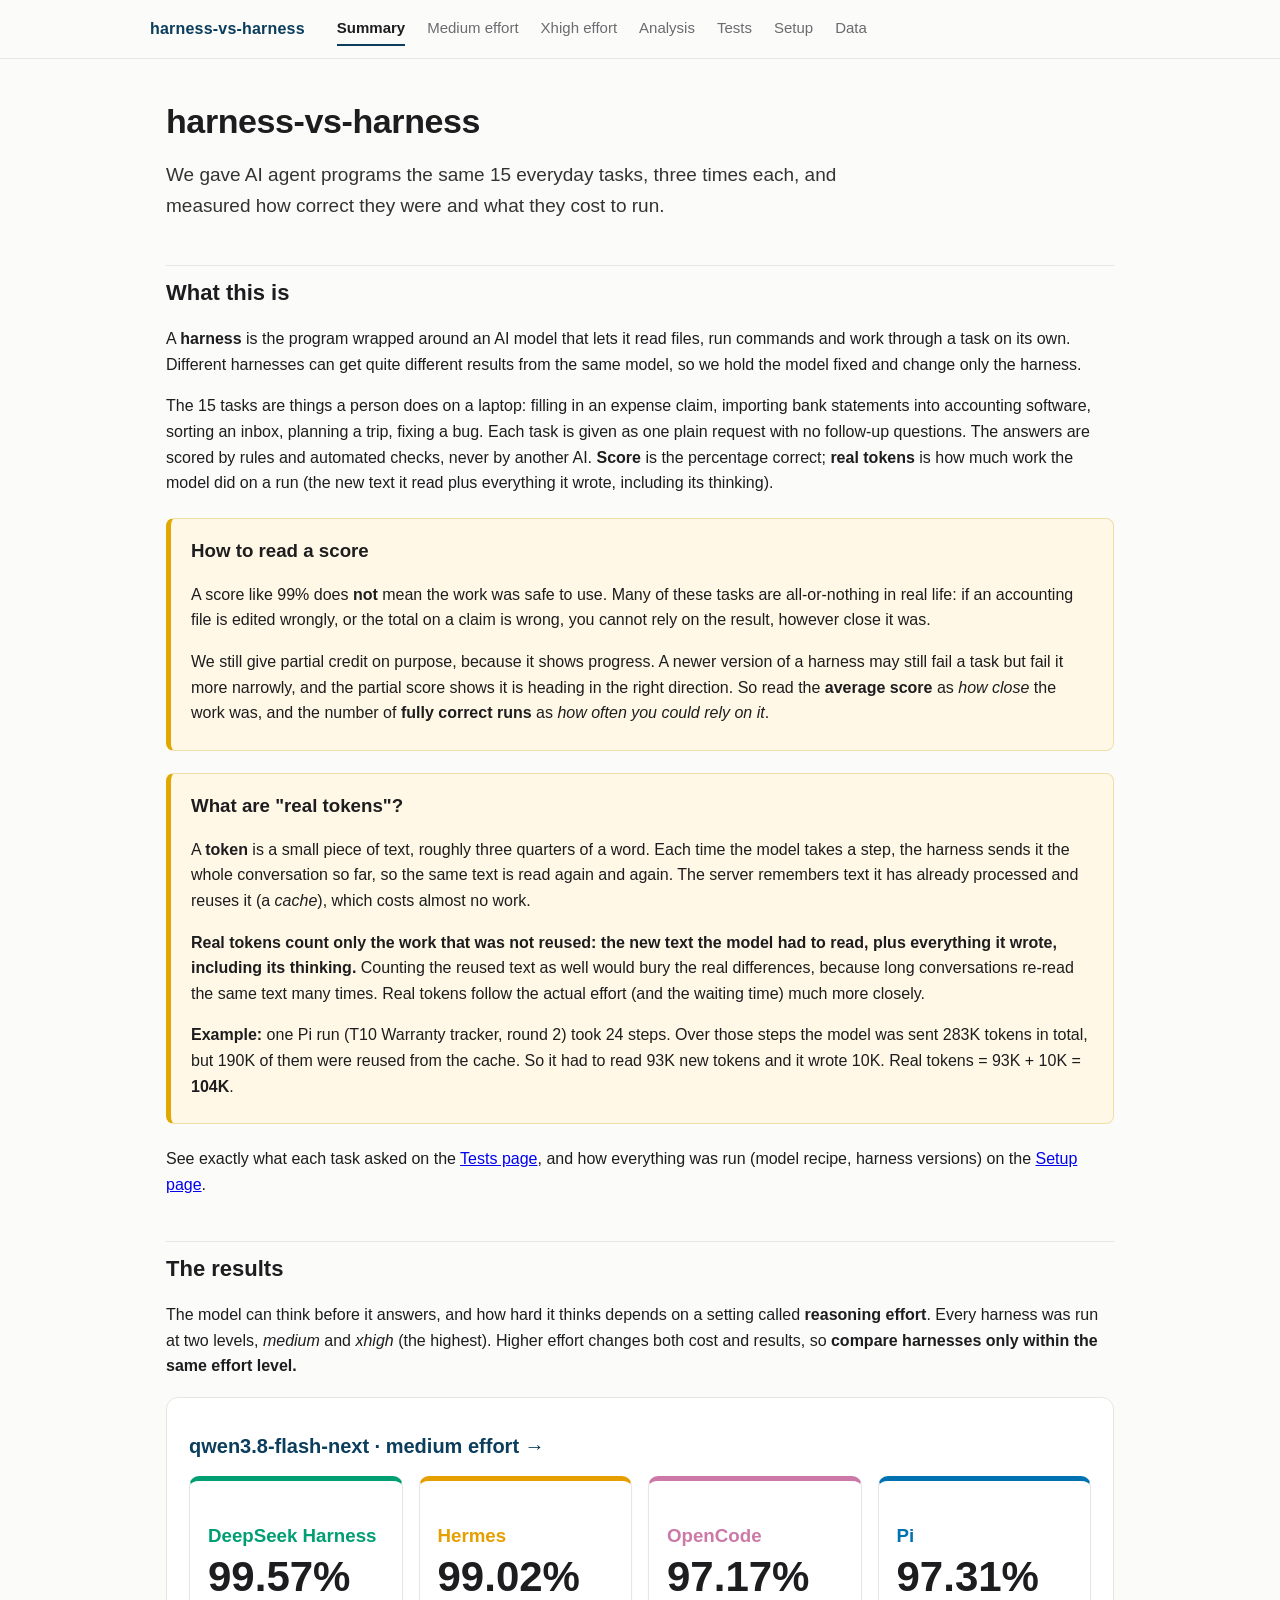
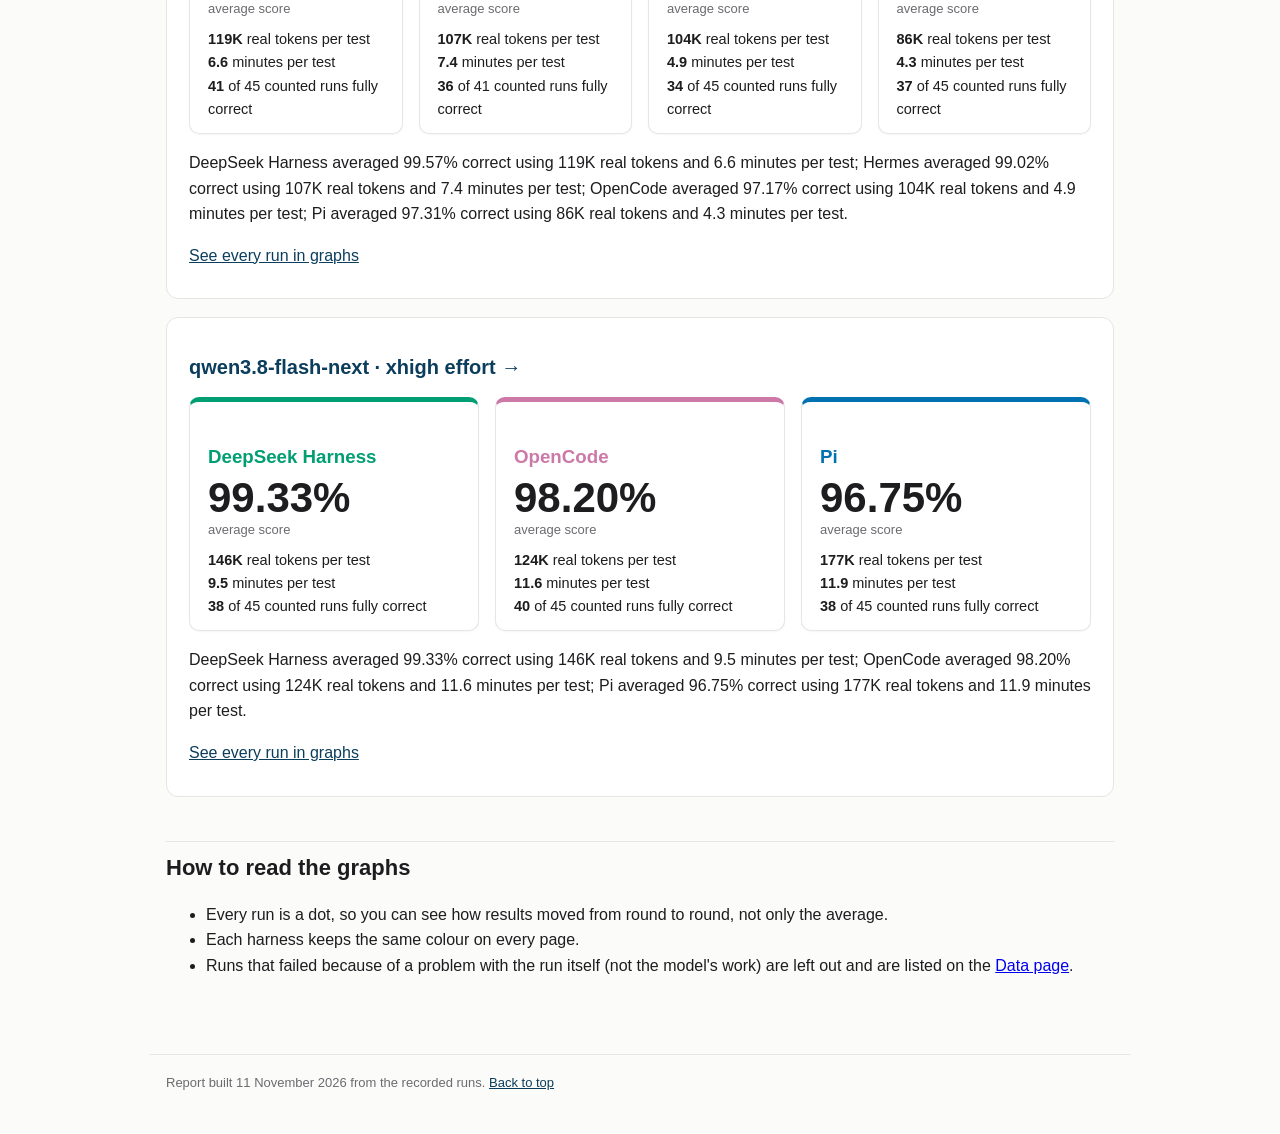
==== index.html @ bde9bb03 "Cost graph: one thin line per harness per test; scores shown to two truncated decimals" ====
<!doctype html><html lang="en"><head><meta charset="utf-8"><meta name="viewport" content="width=device-width,initial-scale=1"><title>harness-vs-harness</title><link rel="stylesheet" href="assets/style.css"></head><body><nav><span class="brand">harness-vs-harness</span><a href="index.html" class=on>Summary</a><a href="qwen3-8-flash-next-medium.html">Medium effort</a><a href="qwen3-8-flash-next-xhigh.html">Xhigh effort</a><a href="analysis.html">Analysis</a><a href="tests.html">Tests</a><a href="setup.html">Setup</a><a href="data.html">Data</a></nav><main>
<h1 id="top">harness-vs-harness</h1>
<p class="lead">We gave AI agent programs the same 15 everyday tasks, three times each, and measured how correct they were and what they cost to run.</p>
<h2>What this is</h2>
<p>A <b>harness</b> is the program wrapped around an AI model that lets it read files, run commands and work through a task on its own.
Different harnesses can get quite different results from the same model, so we hold the model fixed and change only the harness.</p>
<p>The 15 tasks are things a person does on a laptop: filling in an expense claim, importing bank statements into accounting software,
sorting an inbox, planning a trip, fixing a bug. Each task is given as one plain request with no follow-up questions. The answers are scored by rules
and automated checks, never by another AI. <b>Score</b> is the percentage correct; <b>real tokens</b> is how much work the model did on a run
(the new text it read plus everything it wrote, including its thinking).</p>
<div class="note"><h3>How to read a score</h3>
<p>A score like 99% does <b>not</b> mean the work was safe to use. Many of these tasks are all-or-nothing in real life: if an accounting file is edited
wrongly, or the total on a claim is wrong, you cannot rely on the result, however close it was.</p>
<p>We still give partial credit on purpose, because it shows progress. A newer version of a harness may still fail a task but fail it more narrowly,
and the partial score shows it is heading in the right direction. So read the <b>average score</b> as <i>how close</i> the work was, and the number of
<b>fully correct runs</b> as <i>how often you could rely on it</i>.</p></div>
<div class="note"><h3>What are "real tokens"?</h3>
<p>A <b>token</b> is a small piece of text, roughly three quarters of a word. Each time the model takes a step, the harness sends it the whole
conversation so far, so the same text is read again and again. The server remembers text it has already processed and reuses it (a <i>cache</i>),
which costs almost no work.</p>
<p><b>Real tokens count only the work that was not reused: the new text the model had to read, plus everything it wrote, including its thinking.</b>
Counting the reused text as well would bury the real differences, because long conversations re-read the same text many times. Real tokens follow the
actual effort (and the waiting time) much more closely.</p>
<p><b>Example:</b> one Pi run (T10 Warranty tracker, round 2) took 24 steps. Over those steps the model was sent
283K tokens in total, but 190K of them were reused from the cache. So it had to read 93K new
tokens and it wrote 10K. Real tokens = 93K + 10K = <b>104K</b>.</p></div>

<p>See exactly what each task asked on the <a href="tests.html">Tests page</a>, and how everything was run (model recipe, harness versions) on the <a href="setup.html">Setup page</a>.</p>
<h2>The results</h2>
<p>The model can think before it answers, and how hard it thinks depends on a setting called <b>reasoning effort</b>. Every harness was run at two levels, <i>medium</i> and <i>xhigh</i> (the highest). Higher effort changes both cost and results, so <b>compare harnesses only within the same effort level.</b></p>
<div class="panel"><h3><a href="qwen3-8-flash-next-medium.html">qwen3.8-flash-next · medium effort &rarr;</a></h3><div class="cards"><div class="card" style="border-top:5px solid #009E73"><h3 style="color:#009E73">DeepSeek Harness</h3><div class="big">99.57%</div><div class="lab">average score</div><div class="row"><b>119K</b> real tokens per test</div><div class="row"><b>6.6</b> minutes per test</div><div class="row"><b>41</b> of 45 counted runs fully correct</div></div><div class="card" style="border-top:5px solid #E69F00"><h3 style="color:#E69F00">Hermes</h3><div class="big">99.02%</div><div class="lab">average score</div><div class="row"><b>107K</b> real tokens per test</div><div class="row"><b>7.4</b> minutes per test</div><div class="row"><b>36</b> of 41 counted runs fully correct</div></div><div class="card" style="border-top:5px solid #CC79A7"><h3 style="color:#CC79A7">OpenCode</h3><div class="big">97.17%</div><div class="lab">average score</div><div class="row"><b>104K</b> real tokens per test</div><div class="row"><b>4.9</b> minutes per test</div><div class="row"><b>34</b> of 45 counted runs fully correct</div></div><div class="card" style="border-top:5px solid #0072B2"><h3 style="color:#0072B2">Pi</h3><div class="big">97.31%</div><div class="lab">average score</div><div class="row"><b>86K</b> real tokens per test</div><div class="row"><b>4.3</b> minutes per test</div><div class="row"><b>37</b> of 45 counted runs fully correct</div></div></div><p>DeepSeek Harness averaged 99.57% correct using 119K real tokens and 6.6 minutes per test; Hermes averaged 99.02% correct using 107K real tokens and 7.4 minutes per test; OpenCode averaged 97.17% correct using 104K real tokens and 4.9 minutes per test; Pi averaged 97.31% correct using 86K real tokens and 4.3 minutes per test.</p><p><a href="qwen3-8-flash-next-medium.html">See every run in graphs</a></p></div><div class="panel"><h3><a href="qwen3-8-flash-next-xhigh.html">qwen3.8-flash-next · xhigh effort &rarr;</a></h3><div class="cards"><div class="card" style="border-top:5px solid #009E73"><h3 style="color:#009E73">DeepSeek Harness</h3><div class="big">99.33%</div><div class="lab">average score</div><div class="row"><b>146K</b> real tokens per test</div><div class="row"><b>9.5</b> minutes per test</div><div class="row"><b>38</b> of 45 counted runs fully correct</div></div><div class="card" style="border-top:5px solid #CC79A7"><h3 style="color:#CC79A7">OpenCode</h3><div class="big">98.20%</div><div class="lab">average score</div><div class="row"><b>124K</b> real tokens per test</div><div class="row"><b>11.6</b> minutes per test</div><div class="row"><b>40</b> of 45 counted runs fully correct</div></div><div class="card" style="border-top:5px solid #0072B2"><h3 style="color:#0072B2">Pi</h3><div class="big">96.75%</div><div class="lab">average score</div><div class="row"><b>177K</b> real tokens per test</div><div class="row"><b>11.9</b> minutes per test</div><div class="row"><b>38</b> of 45 counted runs fully correct</div></div></div><p>DeepSeek Harness averaged 99.33% correct using 146K real tokens and 9.5 minutes per test; OpenCode averaged 98.20% correct using 124K real tokens and 11.6 minutes per test; Pi averaged 96.75% correct using 177K real tokens and 11.9 minutes per test.</p><p><a href="qwen3-8-flash-next-xhigh.html">See every run in graphs</a></p></div>
<h2>How to read the graphs</h2>
<ul><li>Every run is a dot, so you can see how results moved from round to round, not only the average.</li>
<li>Each harness keeps the same colour on every page.</li>
<li>Runs that failed because of a problem with the run itself (not the model's work) are left out and are listed on the <a href="data.html">Data page</a>.</li></ul>
</main><footer>Report built 11 November 2026 from the recorded runs. <a href="#top">Back to top</a></footer></body></html>
---- assets/style.css ----
:root { --ink:#1d1d1f; --muted:#6b6b70; --line:#e6e6e3; --bg:#fbfbfa; --accent:#0b3d5c; }
* { box-sizing: border-box; }
html { scroll-behavior: smooth; scroll-padding-top: 64px; }
body { margin:0; background:var(--bg); color:var(--ink); font:16px/1.6 -apple-system,BlinkMacSystemFont,"Segoe UI",Roboto,Helvetica,Arial,sans-serif; }
nav { position:sticky; top:0; z-index:10; display:flex; flex-wrap:wrap; gap:6px 22px; align-items:center; padding:12px max(16px,calc((100% - 980px)/2));
      background:rgba(251,251,250,.94); backdrop-filter:blur(6px); border-bottom:1px solid var(--line); }
nav .brand { font-weight:700; letter-spacing:.2px; color:var(--accent); margin-right:10px; }
nav a { color:var(--muted); text-decoration:none; padding:4px 0; border-bottom:2px solid transparent; font-size:15px; }
nav a:hover { color:var(--ink); }
nav a.on { color:var(--ink); border-bottom-color:var(--accent); font-weight:600; }
main { max-width:980px; margin:0 auto; padding:28px 16px 60px; }
h1 { font-size:34px; line-height:1.2; margin:.4em 0 .3em; letter-spacing:-.4px; }
h2 { font-size:22px; margin:2em 0 .3em; padding-top:.4em; border-top:1px solid var(--line); }
h3 { margin:.2em 0; }
.lead { font-size:19px; color:#333; max-width:760px; }
.toc { font-size:14px; color:var(--muted); }
.toc a, .how a, footer a, .panel a { color:var(--accent); }
.how { color:var(--muted); font-size:15px; max-width:800px; margin:.2em 0 .9em; }
img { max-width:100%; height:auto; display:block; margin:6px 0 4px; }
.keys { font-size:12.5px; color:var(--muted); line-height:1.7; }
.cards { display:flex; flex-wrap:wrap; gap:16px; margin:14px 0 6px; }
.card { flex:1 1 210px; background:#fff; border:1px solid var(--line); border-radius:10px; padding:14px 18px 12px; box-shadow:0 1px 2px rgba(0,0,0,.04); }
.card .big { font-size:42px; font-weight:700; line-height:1.05; margin-top:4px; }
.card .lab { color:var(--muted); font-size:13px; margin-bottom:8px; }
.card .row { font-size:14.5px; }
.panel { background:#fff; border:1px solid var(--line); border-radius:12px; padding:6px 22px 14px; margin:18px 0; }
.panel h3 a { text-decoration:none; font-size:20px; }
footer { max-width:980px; margin:0 auto; padding:18px 16px 40px; color:var(--muted); font-size:13px; border-top:1px solid var(--line); }
#plot3d { width:100%; }
@media (max-width:600px) { h1 { font-size:27px; } .lead { font-size:17px; } }

details { margin:.5em 0 1em; } summary { cursor:pointer; color:var(--accent); font-weight:600; }
pre.prompt { white-space:pre-wrap; background:#fff; border:1px solid var(--line); border-radius:8px; padding:14px 16px; font:14px/1.55 ui-monospace,Menlo,Consolas,monospace; }
.scroll { overflow-x:auto; } table { border-collapse:collapse; width:100%; background:#fff; font-size:14.5px; margin:.6em 0; }
th, td { border-bottom:1px solid var(--line); padding:7px 10px; text-align:left; } th { background:#f3f3f1; font-weight:600; }
table.data tr:nth-child(even) td { background:#fafaf8; } main code { background:#f0f0ee; padding:1px 5px; border-radius:4px; font-size:.92em; }
main h3 { margin-top:1.4em; }
main pre { overflow-x:auto; background:#fff; border:1px solid var(--line); border-radius:8px; padding:12px 14px; font-size:13.5px; line-height:1.5; }
main pre code { background:none; padding:0; font-size:inherit; }
table thead tr:has(th:empty) { display:none; }

.note { background:#fff8e6; border:1px solid #f0dfa8; border-left:5px solid #e0a800; border-radius:8px; padding:4px 20px 8px; margin:22px 0; }
.note h3 { margin:.7em 0 .2em; }

.muted { color:var(--muted); font-weight:400; font-size:.85em; }
.figcard { background:#fff; border:2px solid #b8b8b2; border-radius:10px; padding:4px 20px 12px; margin:26px 0; box-shadow:0 1px 3px rgba(0,0,0,.05); }
.figcard h3 { margin:.6em 0 .1em; }
.figcard img { margin:4px 0 0; }
.sc { text-align:center; font-weight:700; min-width:64px; }
h4 { margin:1.6em 0 .2em; font-size:17px; }
h3.sub { border-top:1px solid var(--line); padding-top:.6em; margin-top:1.8em; }
table.glance td, table.glance th { padding:5px 9px; }
.legend { display:flex; flex-wrap:wrap; gap:6px 16px; margin:8px 0 12px; font-size:13.5px; }
.lg { display:inline-flex; align-items:center; gap:5px; }
.tc { display:inline-block; width:14px; height:14px; margin:2px; border-radius:3px; box-sizing:border-box; vertical-align:middle; }
.tc.err { box-shadow:0 0 0 2px #d00; margin:3px; }
details { background:#fff; border:1px solid var(--line); border-radius:8px; padding:6px 14px; margin:8px 0; }
details > summary { cursor:pointer; padding:4px 0; }
.strip { display:flex; gap:12px; align-items:flex-start; margin:6px 0; }
.strip .lab { width:74px; flex:none; font-size:13px; color:var(--muted); line-height:1.25; }
.strip .sc2 { font-weight:700; color:var(--ink); }
.strip .sq { flex:1; }
.strip .cn { font-size:12.5px; color:var(--muted); margin-top:1px; }
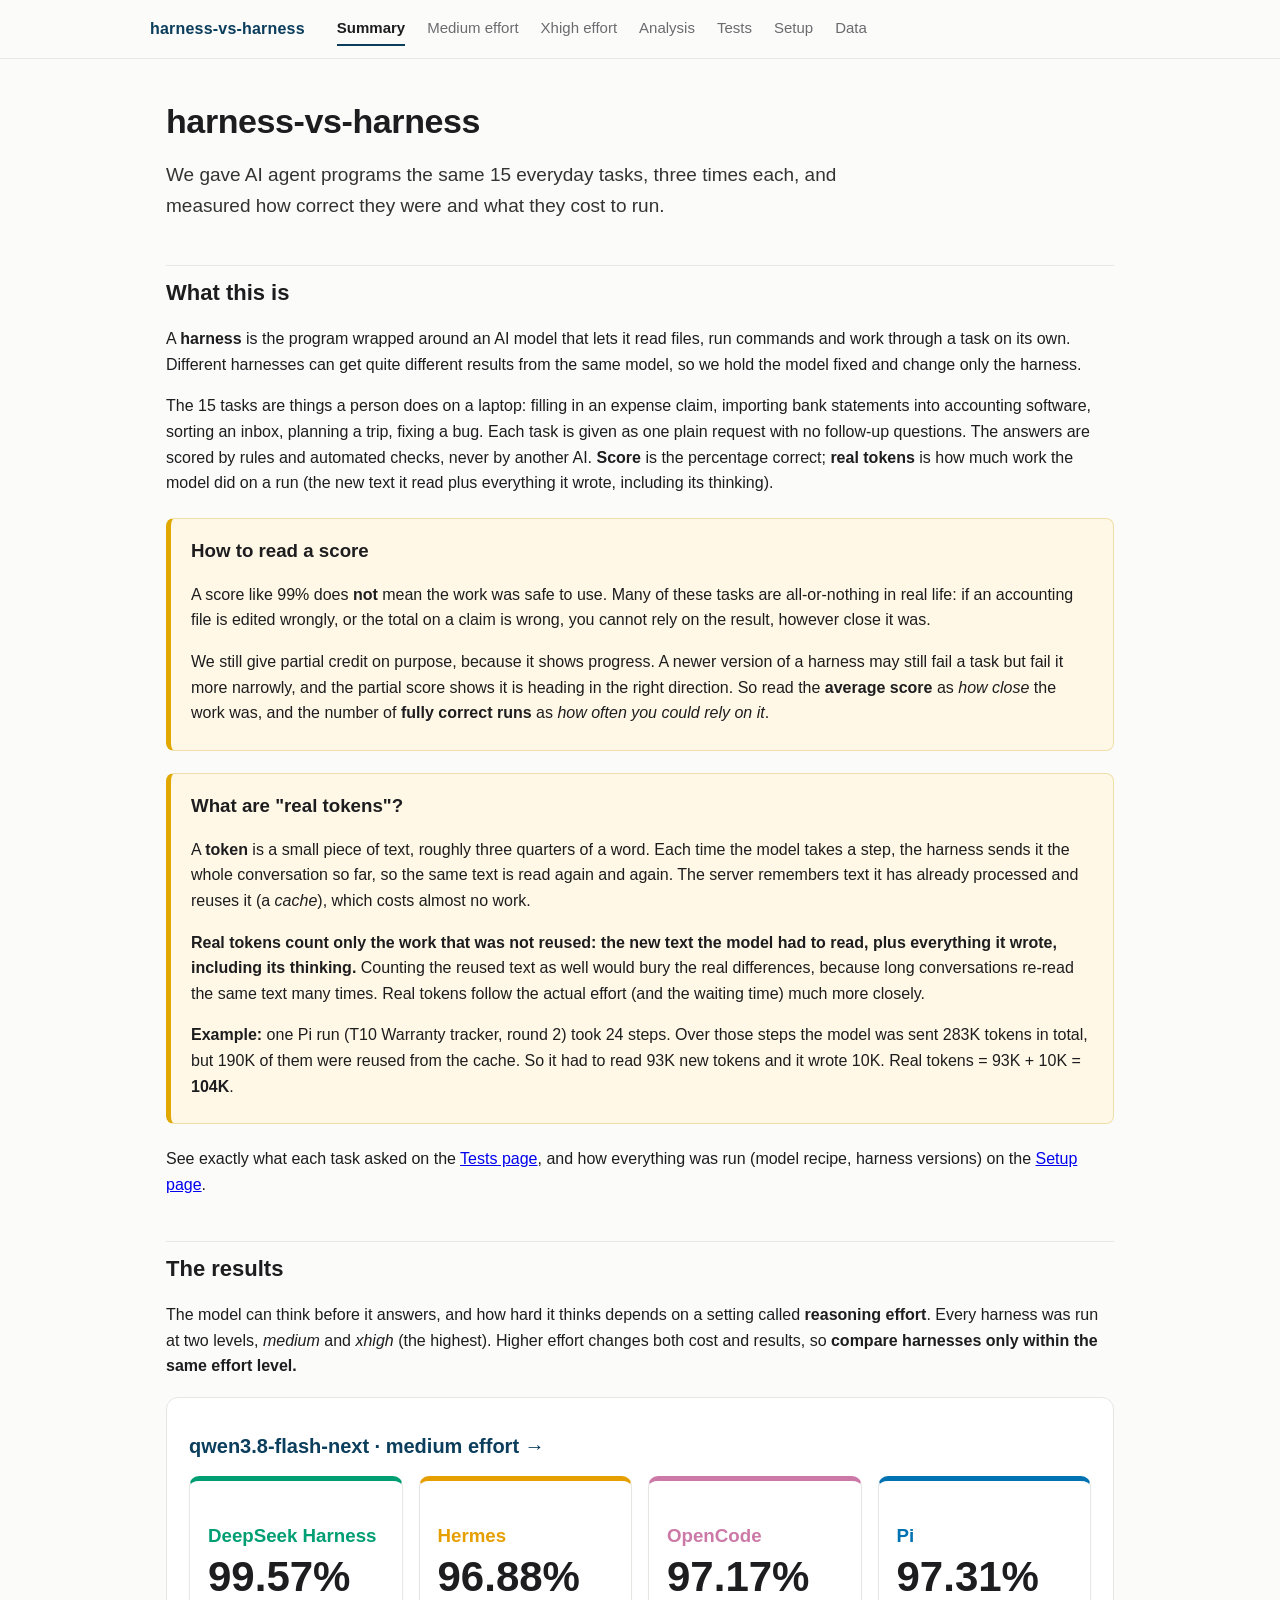
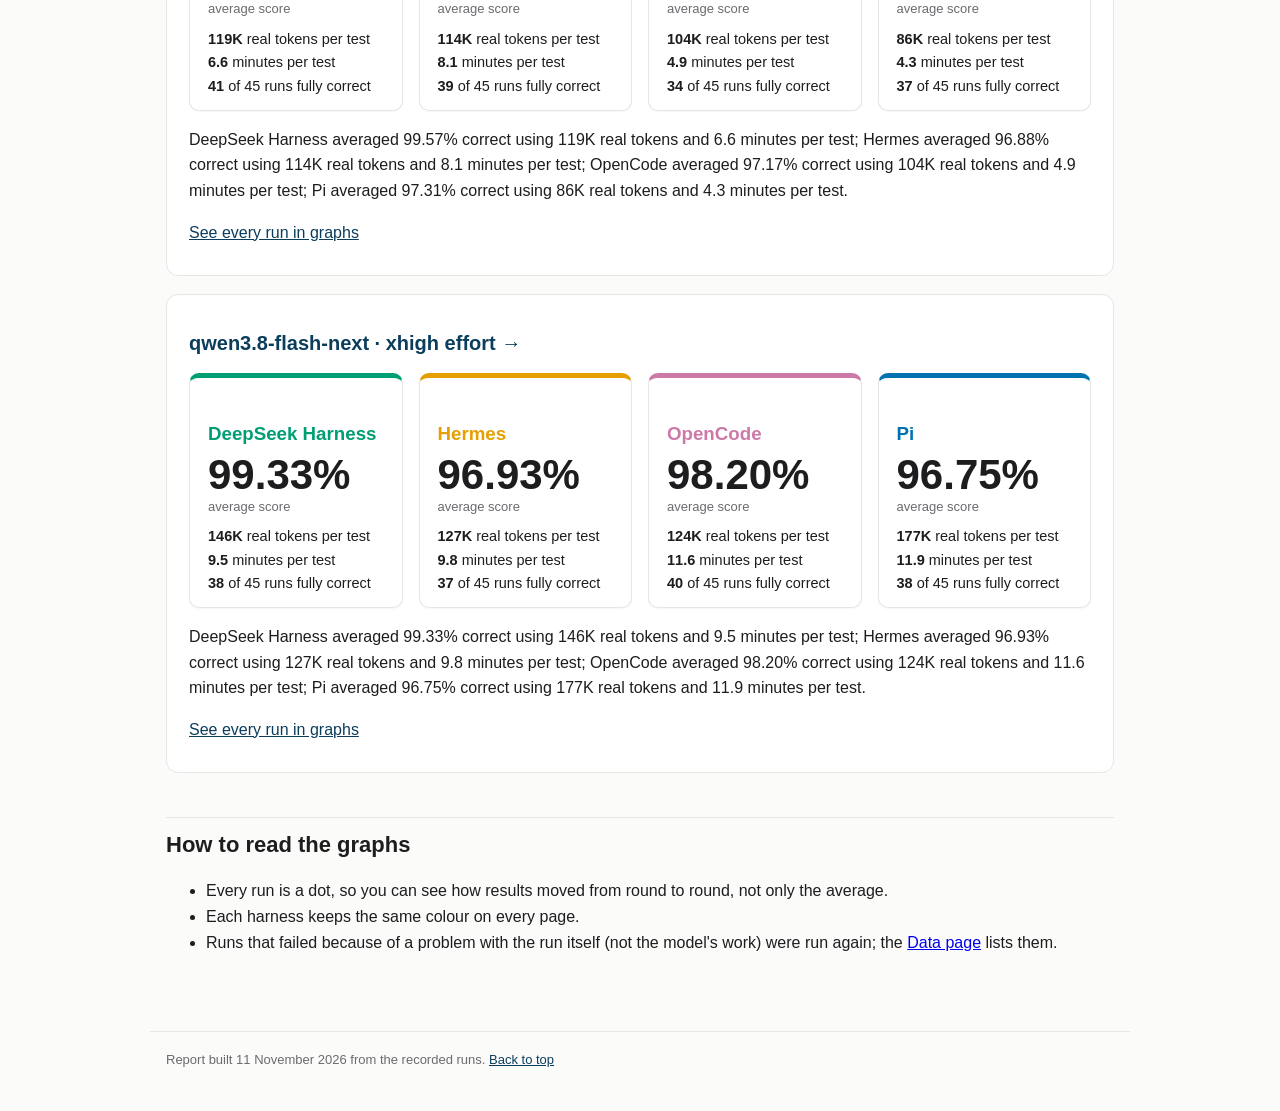
==== commit e270e9c1: "Add the full second pass (all harnesses at both efforts), no left-out runs, updated Data and Setup t" ====
--- a/index.html
+++ b/index.html
@@ -28,9 +28,9 @@
 <p>See exactly what each task asked on the <a href="tests.html">Tests page</a>, and how everything was run (model recipe, harness versions) on the <a href="setup.html">Setup page</a>.</p>
 <h2>The results</h2>
 <p>The model can think before it answers, and how hard it thinks depends on a setting called <b>reasoning effort</b>. Every harness was run at two levels, <i>medium</i> and <i>xhigh</i> (the highest). Higher effort changes both cost and results, so <b>compare harnesses only within the same effort level.</b></p>
-<div class="panel"><h3><a href="qwen3-8-flash-next-medium.html">qwen3.8-flash-next · medium effort &rarr;</a></h3><div class="cards"><div class="card" style="border-top:5px solid #009E73"><h3 style="color:#009E73">DeepSeek Harness</h3><div class="big">99.57%</div><div class="lab">average score</div><div class="row"><b>119K</b> real tokens per test</div><div class="row"><b>6.6</b> minutes per test</div><div class="row"><b>41</b> of 45 counted runs fully correct</div></div><div class="card" style="border-top:5px solid #E69F00"><h3 style="color:#E69F00">Hermes</h3><div class="big">99.02%</div><div class="lab">average score</div><div class="row"><b>107K</b> real tokens per test</div><div class="row"><b>7.4</b> minutes per test</div><div class="row"><b>36</b> of 41 counted runs fully correct</div></div><div class="card" style="border-top:5px solid #CC79A7"><h3 style="color:#CC79A7">OpenCode</h3><div class="big">97.17%</div><div class="lab">average score</div><div class="row"><b>104K</b> real tokens per test</div><div class="row"><b>4.9</b> minutes per test</div><div class="row"><b>34</b> of 45 counted runs fully correct</div></div><div class="card" style="border-top:5px solid #0072B2"><h3 style="color:#0072B2">Pi</h3><div class="big">97.31%</div><div class="lab">average score</div><div class="row"><b>86K</b> real tokens per test</div><div class="row"><b>4.3</b> minutes per test</div><div class="row"><b>37</b> of 45 counted runs fully correct</div></div></div><p>DeepSeek Harness averaged 99.57% correct using 119K real tokens and 6.6 minutes per test; Hermes averaged 99.02% correct using 107K real tokens and 7.4 minutes per test; OpenCode averaged 97.17% correct using 104K real tokens and 4.9 minutes per test; Pi averaged 97.31% correct using 86K real tokens and 4.3 minutes per test.</p><p><a href="qwen3-8-flash-next-medium.html">See every run in graphs</a></p></div><div class="panel"><h3><a href="qwen3-8-flash-next-xhigh.html">qwen3.8-flash-next · xhigh effort &rarr;</a></h3><div class="cards"><div class="card" style="border-top:5px solid #009E73"><h3 style="color:#009E73">DeepSeek Harness</h3><div class="big">99.33%</div><div class="lab">average score</div><div class="row"><b>146K</b> real tokens per test</div><div class="row"><b>9.5</b> minutes per test</div><div class="row"><b>38</b> of 45 counted runs fully correct</div></div><div class="card" style="border-top:5px solid #CC79A7"><h3 style="color:#CC79A7">OpenCode</h3><div class="big">98.20%</div><div class="lab">average score</div><div class="row"><b>124K</b> real tokens per test</div><div class="row"><b>11.6</b> minutes per test</div><div class="row"><b>40</b> of 45 counted runs fully correct</div></div><div class="card" style="border-top:5px solid #0072B2"><h3 style="color:#0072B2">Pi</h3><div class="big">96.75%</div><div class="lab">average score</div><div class="row"><b>177K</b> real tokens per test</div><div class="row"><b>11.9</b> minutes per test</div><div class="row"><b>38</b> of 45 counted runs fully correct</div></div></div><p>DeepSeek Harness averaged 99.33% correct using 146K real tokens and 9.5 minutes per test; OpenCode averaged 98.20% correct using 124K real tokens and 11.6 minutes per test; Pi averaged 96.75% correct using 177K real tokens and 11.9 minutes per test.</p><p><a href="qwen3-8-flash-next-xhigh.html">See every run in graphs</a></p></div>
+<div class="panel"><h3><a href="qwen3-8-flash-next-medium.html">qwen3.8-flash-next · medium effort &rarr;</a></h3><div class="cards"><div class="card" style="border-top:5px solid #009E73"><h3 style="color:#009E73">DeepSeek Harness</h3><div class="big">99.57%</div><div class="lab">average score</div><div class="row"><b>119K</b> real tokens per test</div><div class="row"><b>6.6</b> minutes per test</div><div class="row"><b>41</b> of 45 runs fully correct</div></div><div class="card" style="border-top:5px solid #E69F00"><h3 style="color:#E69F00">Hermes</h3><div class="big">96.88%</div><div class="lab">average score</div><div class="row"><b>114K</b> real tokens per test</div><div class="row"><b>8.1</b> minutes per test</div><div class="row"><b>39</b> of 45 runs fully correct</div></div><div class="card" style="border-top:5px solid #CC79A7"><h3 style="color:#CC79A7">OpenCode</h3><div class="big">97.17%</div><div class="lab">average score</div><div class="row"><b>104K</b> real tokens per test</div><div class="row"><b>4.9</b> minutes per test</div><div class="row"><b>34</b> of 45 runs fully correct</div></div><div class="card" style="border-top:5px solid #0072B2"><h3 style="color:#0072B2">Pi</h3><div class="big">97.31%</div><div class="lab">average score</div><div class="row"><b>86K</b> real tokens per test</div><div class="row"><b>4.3</b> minutes per test</div><div class="row"><b>37</b> of 45 runs fully correct</div></div></div><p>DeepSeek Harness averaged 99.57% correct using 119K real tokens and 6.6 minutes per test; Hermes averaged 96.88% correct using 114K real tokens and 8.1 minutes per test; OpenCode averaged 97.17% correct using 104K real tokens and 4.9 minutes per test; Pi averaged 97.31% correct using 86K real tokens and 4.3 minutes per test.</p><p><a href="qwen3-8-flash-next-medium.html">See every run in graphs</a></p></div><div class="panel"><h3><a href="qwen3-8-flash-next-xhigh.html">qwen3.8-flash-next · xhigh effort &rarr;</a></h3><div class="cards"><div class="card" style="border-top:5px solid #009E73"><h3 style="color:#009E73">DeepSeek Harness</h3><div class="big">99.33%</div><div class="lab">average score</div><div class="row"><b>146K</b> real tokens per test</div><div class="row"><b>9.5</b> minutes per test</div><div class="row"><b>38</b> of 45 runs fully correct</div></div><div class="card" style="border-top:5px solid #E69F00"><h3 style="color:#E69F00">Hermes</h3><div class="big">96.93%</div><div class="lab">average score</div><div class="row"><b>127K</b> real tokens per test</div><div class="row"><b>9.8</b> minutes per test</div><div class="row"><b>37</b> of 45 runs fully correct</div></div><div class="card" style="border-top:5px solid #CC79A7"><h3 style="color:#CC79A7">OpenCode</h3><div class="big">98.20%</div><div class="lab">average score</div><div class="row"><b>124K</b> real tokens per test</div><div class="row"><b>11.6</b> minutes per test</div><div class="row"><b>40</b> of 45 runs fully correct</div></div><div class="card" style="border-top:5px solid #0072B2"><h3 style="color:#0072B2">Pi</h3><div class="big">96.75%</div><div class="lab">average score</div><div class="row"><b>177K</b> real tokens per test</div><div class="row"><b>11.9</b> minutes per test</div><div class="row"><b>38</b> of 45 runs fully correct</div></div></div><p>DeepSeek Harness averaged 99.33% correct using 146K real tokens and 9.5 minutes per test; Hermes averaged 96.93% correct using 127K real tokens and 9.8 minutes per test; OpenCode averaged 98.20% correct using 124K real tokens and 11.6 minutes per test; Pi averaged 96.75% correct using 177K real tokens and 11.9 minutes per test.</p><p><a href="qwen3-8-flash-next-xhigh.html">See every run in graphs</a></p></div>
 <h2>How to read the graphs</h2>
 <ul><li>Every run is a dot, so you can see how results moved from round to round, not only the average.</li>
 <li>Each harness keeps the same colour on every page.</li>
-<li>Runs that failed because of a problem with the run itself (not the model's work) are left out and are listed on the <a href="data.html">Data page</a>.</li></ul>
+<li>Runs that failed because of a problem with the run itself (not the model's work) were run again; the <a href="data.html">Data page</a> lists them.</li></ul>
 </main><footer>Report built 11 November 2026 from the recorded runs. <a href="#top">Back to top</a></footer></body></html>
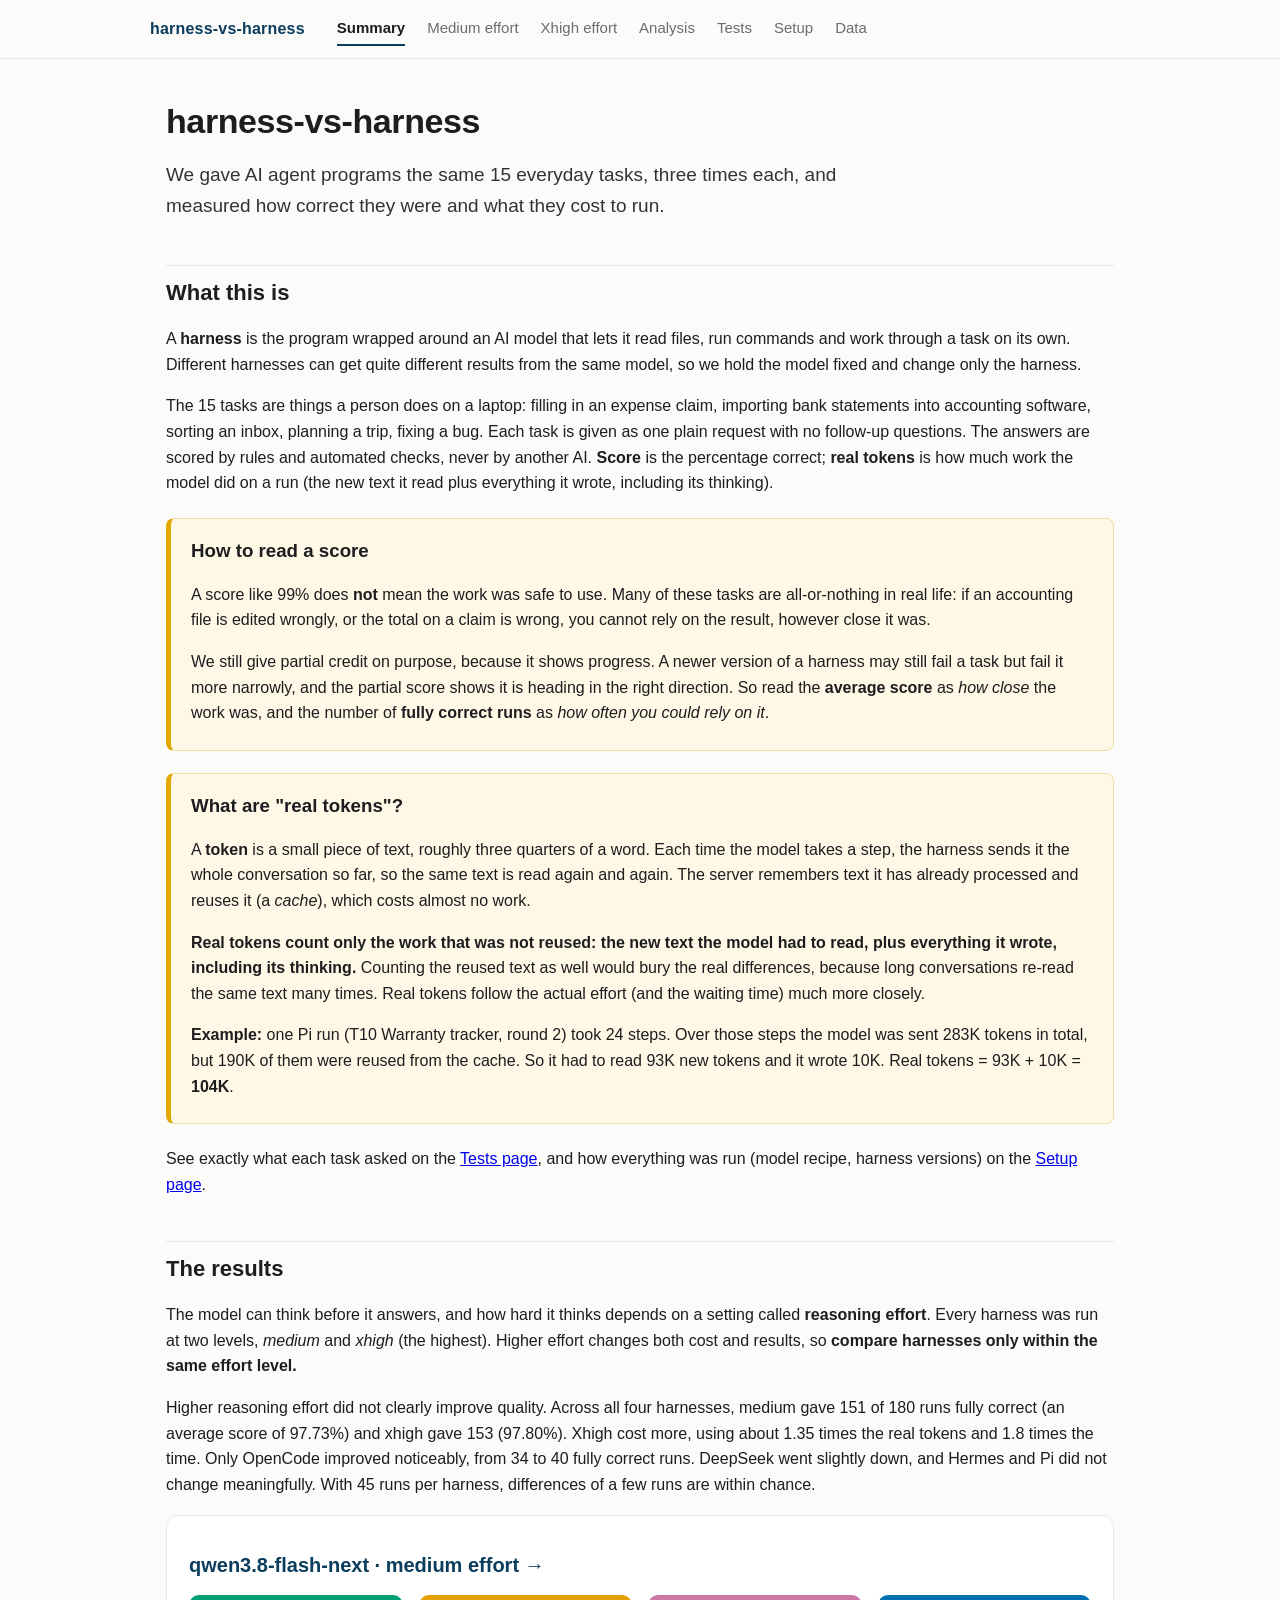
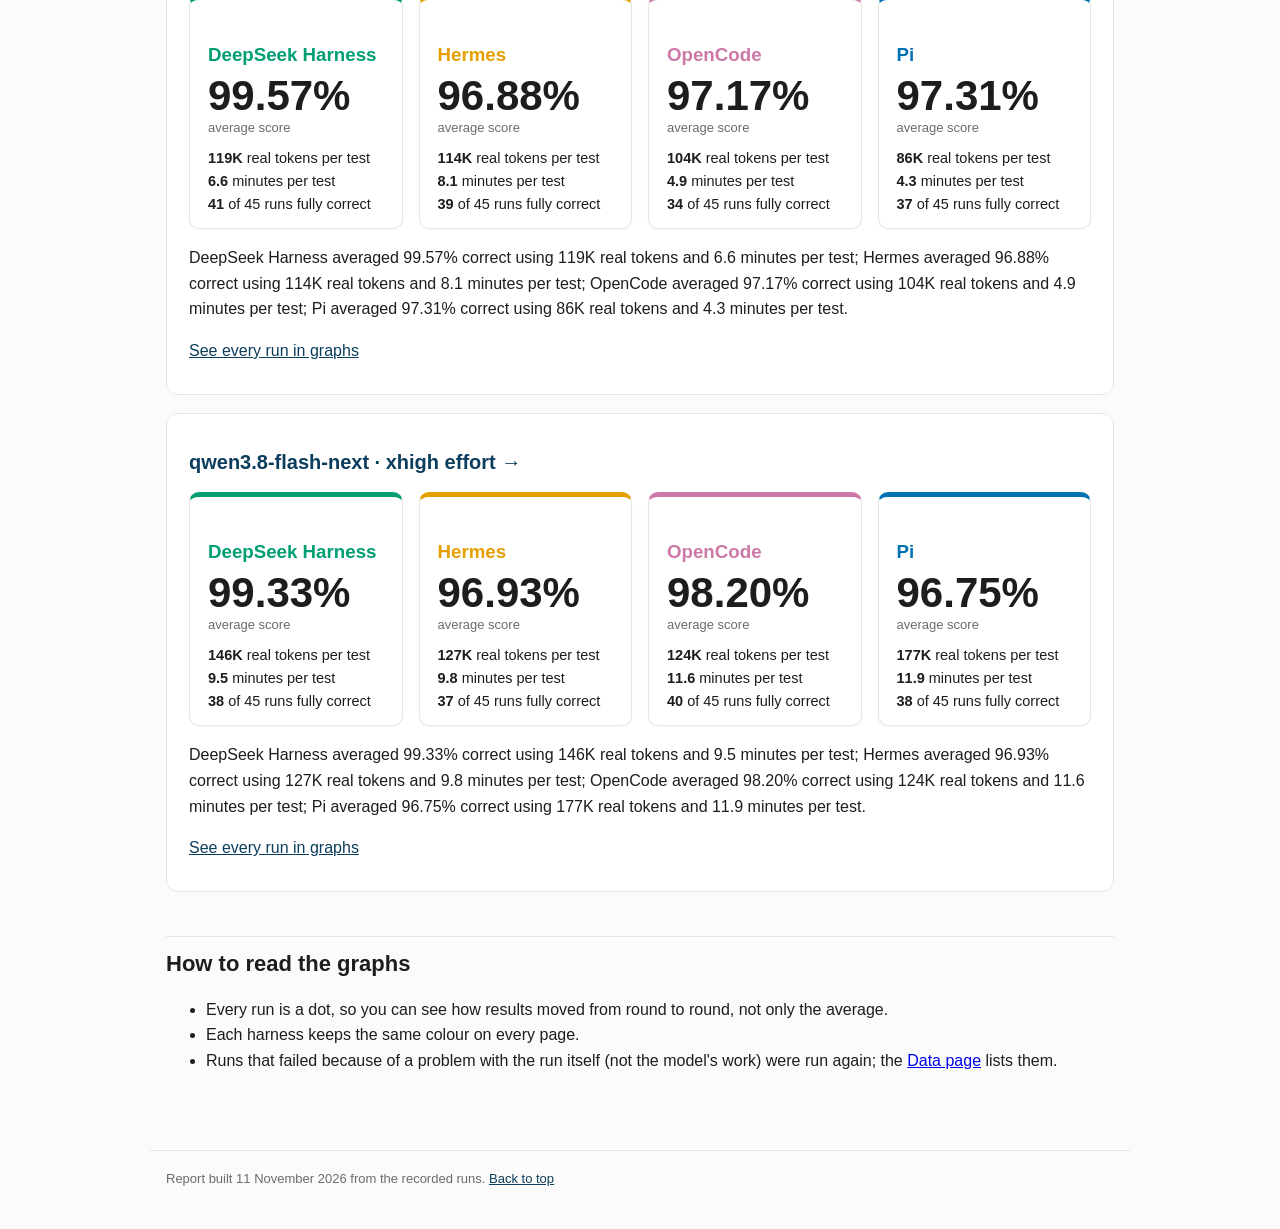
==== commit 70660329: "Summary: add a paragraph comparing medium and xhigh reasoning effort" ====
--- a/index.html
+++ b/index.html
@@ -27,7 +27,7 @@
 
 <p>See exactly what each task asked on the <a href="tests.html">Tests page</a>, and how everything was run (model recipe, harness versions) on the <a href="setup.html">Setup page</a>.</p>
 <h2>The results</h2>
-<p>The model can think before it answers, and how hard it thinks depends on a setting called <b>reasoning effort</b>. Every harness was run at two levels, <i>medium</i> and <i>xhigh</i> (the highest). Higher effort changes both cost and results, so <b>compare harnesses only within the same effort level.</b></p>
+<p>The model can think before it answers, and how hard it thinks depends on a setting called <b>reasoning effort</b>. Every harness was run at two levels, <i>medium</i> and <i>xhigh</i> (the highest). Higher effort changes both cost and results, so <b>compare harnesses only within the same effort level.</b></p><p>Higher reasoning effort did not clearly improve quality. Across all four harnesses, medium gave 151 of 180 runs fully correct (an average score of 97.73%) and xhigh gave 153 (97.80%). Xhigh cost more, using about 1.35 times the real tokens and 1.8 times the time. Only OpenCode improved noticeably, from 34 to 40 fully correct runs. DeepSeek went slightly down, and Hermes and Pi did not change meaningfully. With 45 runs per harness, differences of a few runs are within chance.</p>
 <div class="panel"><h3><a href="qwen3-8-flash-next-medium.html">qwen3.8-flash-next · medium effort &rarr;</a></h3><div class="cards"><div class="card" style="border-top:5px solid #009E73"><h3 style="color:#009E73">DeepSeek Harness</h3><div class="big">99.57%</div><div class="lab">average score</div><div class="row"><b>119K</b> real tokens per test</div><div class="row"><b>6.6</b> minutes per test</div><div class="row"><b>41</b> of 45 runs fully correct</div></div><div class="card" style="border-top:5px solid #E69F00"><h3 style="color:#E69F00">Hermes</h3><div class="big">96.88%</div><div class="lab">average score</div><div class="row"><b>114K</b> real tokens per test</div><div class="row"><b>8.1</b> minutes per test</div><div class="row"><b>39</b> of 45 runs fully correct</div></div><div class="card" style="border-top:5px solid #CC79A7"><h3 style="color:#CC79A7">OpenCode</h3><div class="big">97.17%</div><div class="lab">average score</div><div class="row"><b>104K</b> real tokens per test</div><div class="row"><b>4.9</b> minutes per test</div><div class="row"><b>34</b> of 45 runs fully correct</div></div><div class="card" style="border-top:5px solid #0072B2"><h3 style="color:#0072B2">Pi</h3><div class="big">97.31%</div><div class="lab">average score</div><div class="row"><b>86K</b> real tokens per test</div><div class="row"><b>4.3</b> minutes per test</div><div class="row"><b>37</b> of 45 runs fully correct</div></div></div><p>DeepSeek Harness averaged 99.57% correct using 119K real tokens and 6.6 minutes per test; Hermes averaged 96.88% correct using 114K real tokens and 8.1 minutes per test; OpenCode averaged 97.17% correct using 104K real tokens and 4.9 minutes per test; Pi averaged 97.31% correct using 86K real tokens and 4.3 minutes per test.</p><p><a href="qwen3-8-flash-next-medium.html">See every run in graphs</a></p></div><div class="panel"><h3><a href="qwen3-8-flash-next-xhigh.html">qwen3.8-flash-next · xhigh effort &rarr;</a></h3><div class="cards"><div class="card" style="border-top:5px solid #009E73"><h3 style="color:#009E73">DeepSeek Harness</h3><div class="big">99.33%</div><div class="lab">average score</div><div class="row"><b>146K</b> real tokens per test</div><div class="row"><b>9.5</b> minutes per test</div><div class="row"><b>38</b> of 45 runs fully correct</div></div><div class="card" style="border-top:5px solid #E69F00"><h3 style="color:#E69F00">Hermes</h3><div class="big">96.93%</div><div class="lab">average score</div><div class="row"><b>127K</b> real tokens per test</div><div class="row"><b>9.8</b> minutes per test</div><div class="row"><b>37</b> of 45 runs fully correct</div></div><div class="card" style="border-top:5px solid #CC79A7"><h3 style="color:#CC79A7">OpenCode</h3><div class="big">98.20%</div><div class="lab">average score</div><div class="row"><b>124K</b> real tokens per test</div><div class="row"><b>11.6</b> minutes per test</div><div class="row"><b>40</b> of 45 runs fully correct</div></div><div class="card" style="border-top:5px solid #0072B2"><h3 style="color:#0072B2">Pi</h3><div class="big">96.75%</div><div class="lab">average score</div><div class="row"><b>177K</b> real tokens per test</div><div class="row"><b>11.9</b> minutes per test</div><div class="row"><b>38</b> of 45 runs fully correct</div></div></div><p>DeepSeek Harness averaged 99.33% correct using 146K real tokens and 9.5 minutes per test; Hermes averaged 96.93% correct using 127K real tokens and 9.8 minutes per test; OpenCode averaged 98.20% correct using 124K real tokens and 11.6 minutes per test; Pi averaged 96.75% correct using 177K real tokens and 11.9 minutes per test.</p><p><a href="qwen3-8-flash-next-xhigh.html">See every run in graphs</a></p></div>
 <h2>How to read the graphs</h2>
 <ul><li>Every run is a dot, so you can see how results moved from round to round, not only the average.</li>
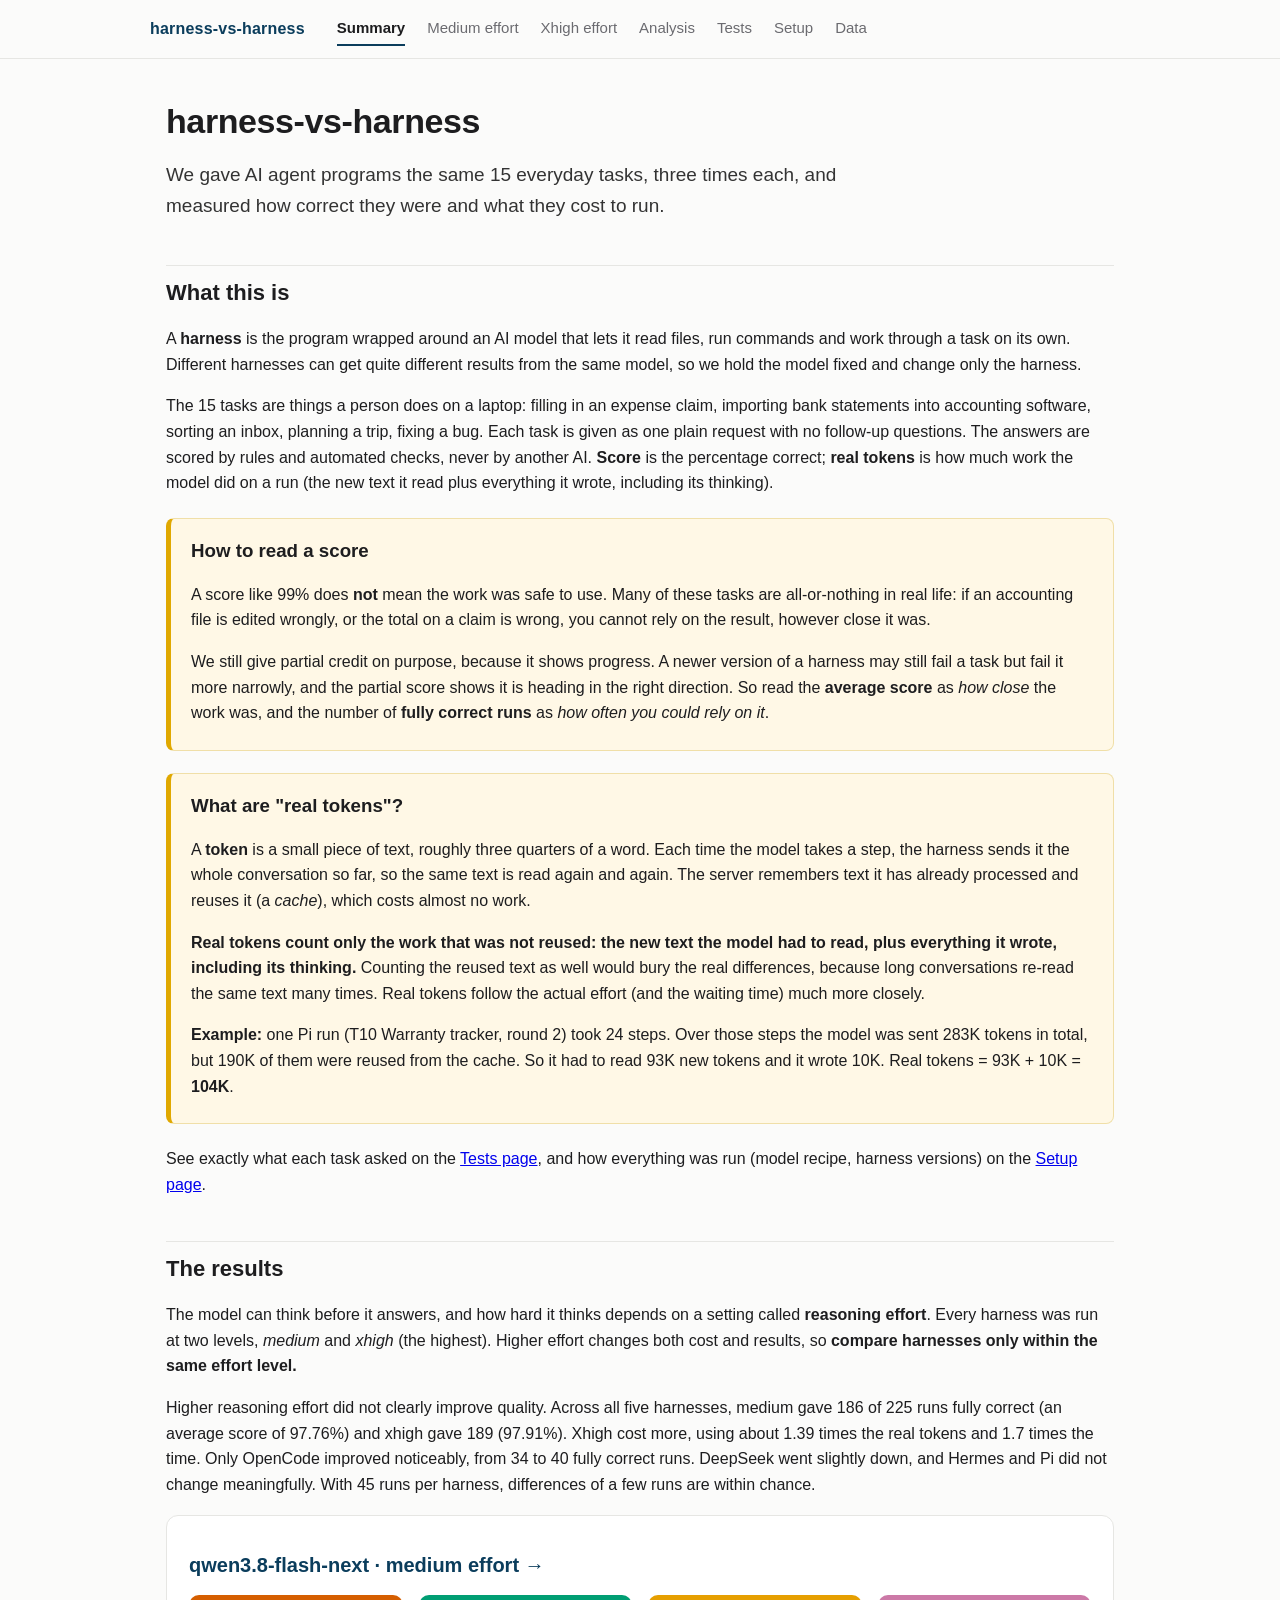
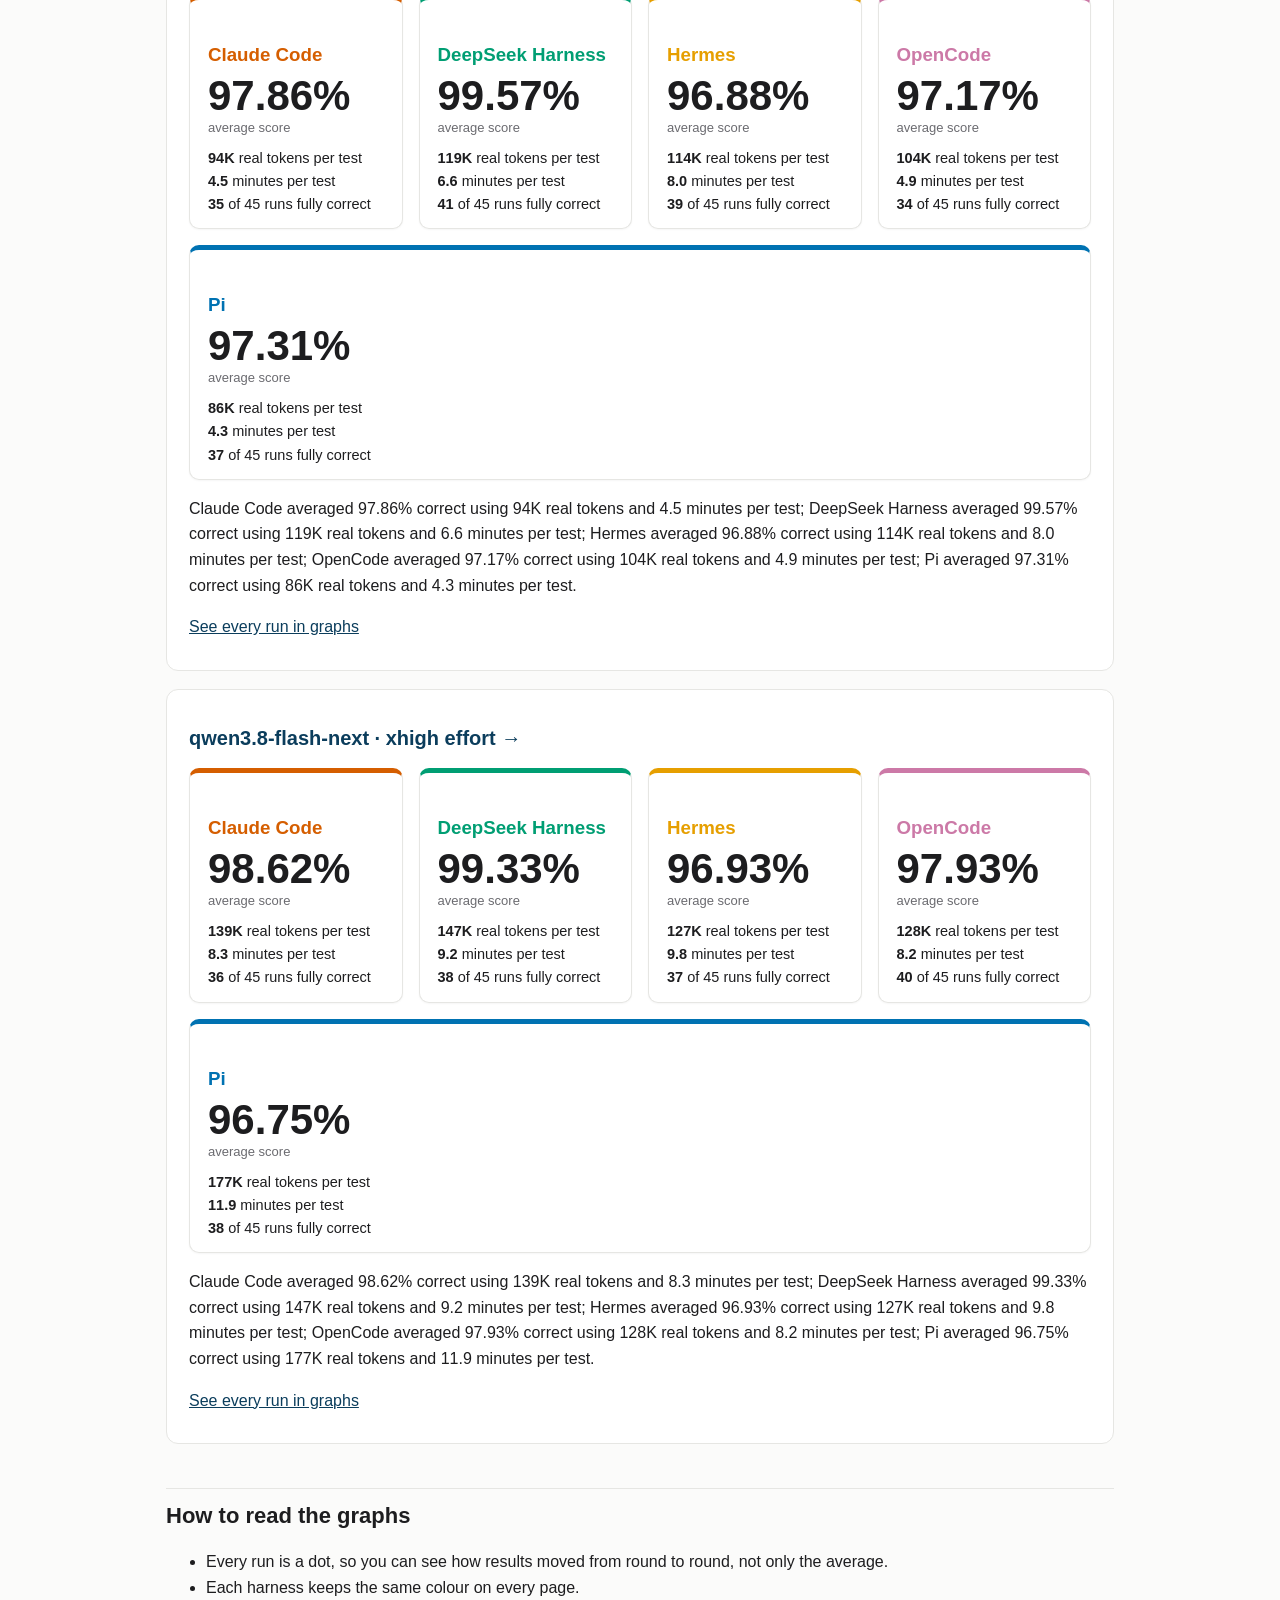
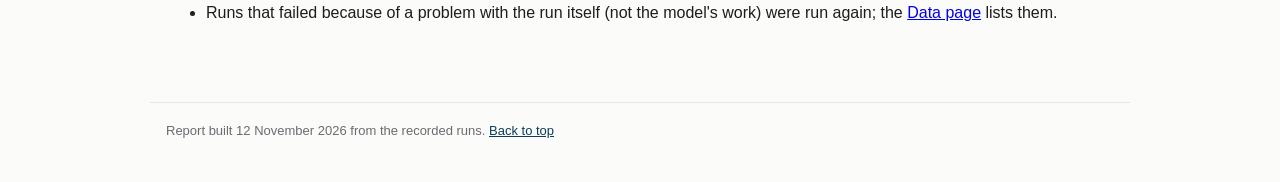
==== commit 6a1ed4b9: "Add Claude Code as a fifth harness (medium and xhigh); 9 laptop-sleep runs redone; notes on Claude C" ====
--- a/index.html
+++ b/index.html
@@ -27,10 +27,10 @@
 
 <p>See exactly what each task asked on the <a href="tests.html">Tests page</a>, and how everything was run (model recipe, harness versions) on the <a href="setup.html">Setup page</a>.</p>
 <h2>The results</h2>
-<p>The model can think before it answers, and how hard it thinks depends on a setting called <b>reasoning effort</b>. Every harness was run at two levels, <i>medium</i> and <i>xhigh</i> (the highest). Higher effort changes both cost and results, so <b>compare harnesses only within the same effort level.</b></p><p>Higher reasoning effort did not clearly improve quality. Across all four harnesses, medium gave 151 of 180 runs fully correct (an average score of 97.73%) and xhigh gave 153 (97.80%). Xhigh cost more, using about 1.35 times the real tokens and 1.8 times the time. Only OpenCode improved noticeably, from 34 to 40 fully correct runs. DeepSeek went slightly down, and Hermes and Pi did not change meaningfully. With 45 runs per harness, differences of a few runs are within chance.</p>
-<div class="panel"><h3><a href="qwen3-8-flash-next-medium.html">qwen3.8-flash-next · medium effort &rarr;</a></h3><div class="cards"><div class="card" style="border-top:5px solid #009E73"><h3 style="color:#009E73">DeepSeek Harness</h3><div class="big">99.57%</div><div class="lab">average score</div><div class="row"><b>119K</b> real tokens per test</div><div class="row"><b>6.6</b> minutes per test</div><div class="row"><b>41</b> of 45 runs fully correct</div></div><div class="card" style="border-top:5px solid #E69F00"><h3 style="color:#E69F00">Hermes</h3><div class="big">96.88%</div><div class="lab">average score</div><div class="row"><b>114K</b> real tokens per test</div><div class="row"><b>8.1</b> minutes per test</div><div class="row"><b>39</b> of 45 runs fully correct</div></div><div class="card" style="border-top:5px solid #CC79A7"><h3 style="color:#CC79A7">OpenCode</h3><div class="big">97.17%</div><div class="lab">average score</div><div class="row"><b>104K</b> real tokens per test</div><div class="row"><b>4.9</b> minutes per test</div><div class="row"><b>34</b> of 45 runs fully correct</div></div><div class="card" style="border-top:5px solid #0072B2"><h3 style="color:#0072B2">Pi</h3><div class="big">97.31%</div><div class="lab">average score</div><div class="row"><b>86K</b> real tokens per test</div><div class="row"><b>4.3</b> minutes per test</div><div class="row"><b>37</b> of 45 runs fully correct</div></div></div><p>DeepSeek Harness averaged 99.57% correct using 119K real tokens and 6.6 minutes per test; Hermes averaged 96.88% correct using 114K real tokens and 8.1 minutes per test; OpenCode averaged 97.17% correct using 104K real tokens and 4.9 minutes per test; Pi averaged 97.31% correct using 86K real tokens and 4.3 minutes per test.</p><p><a href="qwen3-8-flash-next-medium.html">See every run in graphs</a></p></div><div class="panel"><h3><a href="qwen3-8-flash-next-xhigh.html">qwen3.8-flash-next · xhigh effort &rarr;</a></h3><div class="cards"><div class="card" style="border-top:5px solid #009E73"><h3 style="color:#009E73">DeepSeek Harness</h3><div class="big">99.33%</div><div class="lab">average score</div><div class="row"><b>146K</b> real tokens per test</div><div class="row"><b>9.5</b> minutes per test</div><div class="row"><b>38</b> of 45 runs fully correct</div></div><div class="card" style="border-top:5px solid #E69F00"><h3 style="color:#E69F00">Hermes</h3><div class="big">96.93%</div><div class="lab">average score</div><div class="row"><b>127K</b> real tokens per test</div><div class="row"><b>9.8</b> minutes per test</div><div class="row"><b>37</b> of 45 runs fully correct</div></div><div class="card" style="border-top:5px solid #CC79A7"><h3 style="color:#CC79A7">OpenCode</h3><div class="big">98.20%</div><div class="lab">average score</div><div class="row"><b>124K</b> real tokens per test</div><div class="row"><b>11.6</b> minutes per test</div><div class="row"><b>40</b> of 45 runs fully correct</div></div><div class="card" style="border-top:5px solid #0072B2"><h3 style="color:#0072B2">Pi</h3><div class="big">96.75%</div><div class="lab">average score</div><div class="row"><b>177K</b> real tokens per test</div><div class="row"><b>11.9</b> minutes per test</div><div class="row"><b>38</b> of 45 runs fully correct</div></div></div><p>DeepSeek Harness averaged 99.33% correct using 146K real tokens and 9.5 minutes per test; Hermes averaged 96.93% correct using 127K real tokens and 9.8 minutes per test; OpenCode averaged 98.20% correct using 124K real tokens and 11.6 minutes per test; Pi averaged 96.75% correct using 177K real tokens and 11.9 minutes per test.</p><p><a href="qwen3-8-flash-next-xhigh.html">See every run in graphs</a></p></div>
+<p>The model can think before it answers, and how hard it thinks depends on a setting called <b>reasoning effort</b>. Every harness was run at two levels, <i>medium</i> and <i>xhigh</i> (the highest). Higher effort changes both cost and results, so <b>compare harnesses only within the same effort level.</b></p><p>Higher reasoning effort did not clearly improve quality. Across all five harnesses, medium gave 186 of 225 runs fully correct (an average score of 97.76%) and xhigh gave 189 (97.91%). Xhigh cost more, using about 1.39 times the real tokens and 1.7 times the time. Only OpenCode improved noticeably, from 34 to 40 fully correct runs. DeepSeek went slightly down, and Hermes and Pi did not change meaningfully. With 45 runs per harness, differences of a few runs are within chance.</p>
+<div class="panel"><h3><a href="qwen3-8-flash-next-medium.html">qwen3.8-flash-next · medium effort &rarr;</a></h3><div class="cards"><div class="card" style="border-top:5px solid #D55E00"><h3 style="color:#D55E00">Claude Code</h3><div class="big">97.86%</div><div class="lab">average score</div><div class="row"><b>94K</b> real tokens per test</div><div class="row"><b>4.5</b> minutes per test</div><div class="row"><b>35</b> of 45 runs fully correct</div></div><div class="card" style="border-top:5px solid #009E73"><h3 style="color:#009E73">DeepSeek Harness</h3><div class="big">99.57%</div><div class="lab">average score</div><div class="row"><b>119K</b> real tokens per test</div><div class="row"><b>6.6</b> minutes per test</div><div class="row"><b>41</b> of 45 runs fully correct</div></div><div class="card" style="border-top:5px solid #E69F00"><h3 style="color:#E69F00">Hermes</h3><div class="big">96.88%</div><div class="lab">average score</div><div class="row"><b>114K</b> real tokens per test</div><div class="row"><b>8.0</b> minutes per test</div><div class="row"><b>39</b> of 45 runs fully correct</div></div><div class="card" style="border-top:5px solid #CC79A7"><h3 style="color:#CC79A7">OpenCode</h3><div class="big">97.17%</div><div class="lab">average score</div><div class="row"><b>104K</b> real tokens per test</div><div class="row"><b>4.9</b> minutes per test</div><div class="row"><b>34</b> of 45 runs fully correct</div></div><div class="card" style="border-top:5px solid #0072B2"><h3 style="color:#0072B2">Pi</h3><div class="big">97.31%</div><div class="lab">average score</div><div class="row"><b>86K</b> real tokens per test</div><div class="row"><b>4.3</b> minutes per test</div><div class="row"><b>37</b> of 45 runs fully correct</div></div></div><p>Claude Code averaged 97.86% correct using 94K real tokens and 4.5 minutes per test; DeepSeek Harness averaged 99.57% correct using 119K real tokens and 6.6 minutes per test; Hermes averaged 96.88% correct using 114K real tokens and 8.0 minutes per test; OpenCode averaged 97.17% correct using 104K real tokens and 4.9 minutes per test; Pi averaged 97.31% correct using 86K real tokens and 4.3 minutes per test.</p><p><a href="qwen3-8-flash-next-medium.html">See every run in graphs</a></p></div><div class="panel"><h3><a href="qwen3-8-flash-next-xhigh.html">qwen3.8-flash-next · xhigh effort &rarr;</a></h3><div class="cards"><div class="card" style="border-top:5px solid #D55E00"><h3 style="color:#D55E00">Claude Code</h3><div class="big">98.62%</div><div class="lab">average score</div><div class="row"><b>139K</b> real tokens per test</div><div class="row"><b>8.3</b> minutes per test</div><div class="row"><b>36</b> of 45 runs fully correct</div></div><div class="card" style="border-top:5px solid #009E73"><h3 style="color:#009E73">DeepSeek Harness</h3><div class="big">99.33%</div><div class="lab">average score</div><div class="row"><b>147K</b> real tokens per test</div><div class="row"><b>9.2</b> minutes per test</div><div class="row"><b>38</b> of 45 runs fully correct</div></div><div class="card" style="border-top:5px solid #E69F00"><h3 style="color:#E69F00">Hermes</h3><div class="big">96.93%</div><div class="lab">average score</div><div class="row"><b>127K</b> real tokens per test</div><div class="row"><b>9.8</b> minutes per test</div><div class="row"><b>37</b> of 45 runs fully correct</div></div><div class="card" style="border-top:5px solid #CC79A7"><h3 style="color:#CC79A7">OpenCode</h3><div class="big">97.93%</div><div class="lab">average score</div><div class="row"><b>128K</b> real tokens per test</div><div class="row"><b>8.2</b> minutes per test</div><div class="row"><b>40</b> of 45 runs fully correct</div></div><div class="card" style="border-top:5px solid #0072B2"><h3 style="color:#0072B2">Pi</h3><div class="big">96.75%</div><div class="lab">average score</div><div class="row"><b>177K</b> real tokens per test</div><div class="row"><b>11.9</b> minutes per test</div><div class="row"><b>38</b> of 45 runs fully correct</div></div></div><p>Claude Code averaged 98.62% correct using 139K real tokens and 8.3 minutes per test; DeepSeek Harness averaged 99.33% correct using 147K real tokens and 9.2 minutes per test; Hermes averaged 96.93% correct using 127K real tokens and 9.8 minutes per test; OpenCode averaged 97.93% correct using 128K real tokens and 8.2 minutes per test; Pi averaged 96.75% correct using 177K real tokens and 11.9 minutes per test.</p><p><a href="qwen3-8-flash-next-xhigh.html">See every run in graphs</a></p></div>
 <h2>How to read the graphs</h2>
 <ul><li>Every run is a dot, so you can see how results moved from round to round, not only the average.</li>
 <li>Each harness keeps the same colour on every page.</li>
 <li>Runs that failed because of a problem with the run itself (not the model's work) were run again; the <a href="data.html">Data page</a> lists them.</li></ul>
-</main><footer>Report built 11 November 2026 from the recorded runs. <a href="#top">Back to top</a></footer></body></html>+</main><footer>Report built 12 November 2026 from the recorded runs. <a href="#top">Back to top</a></footer></body></html>
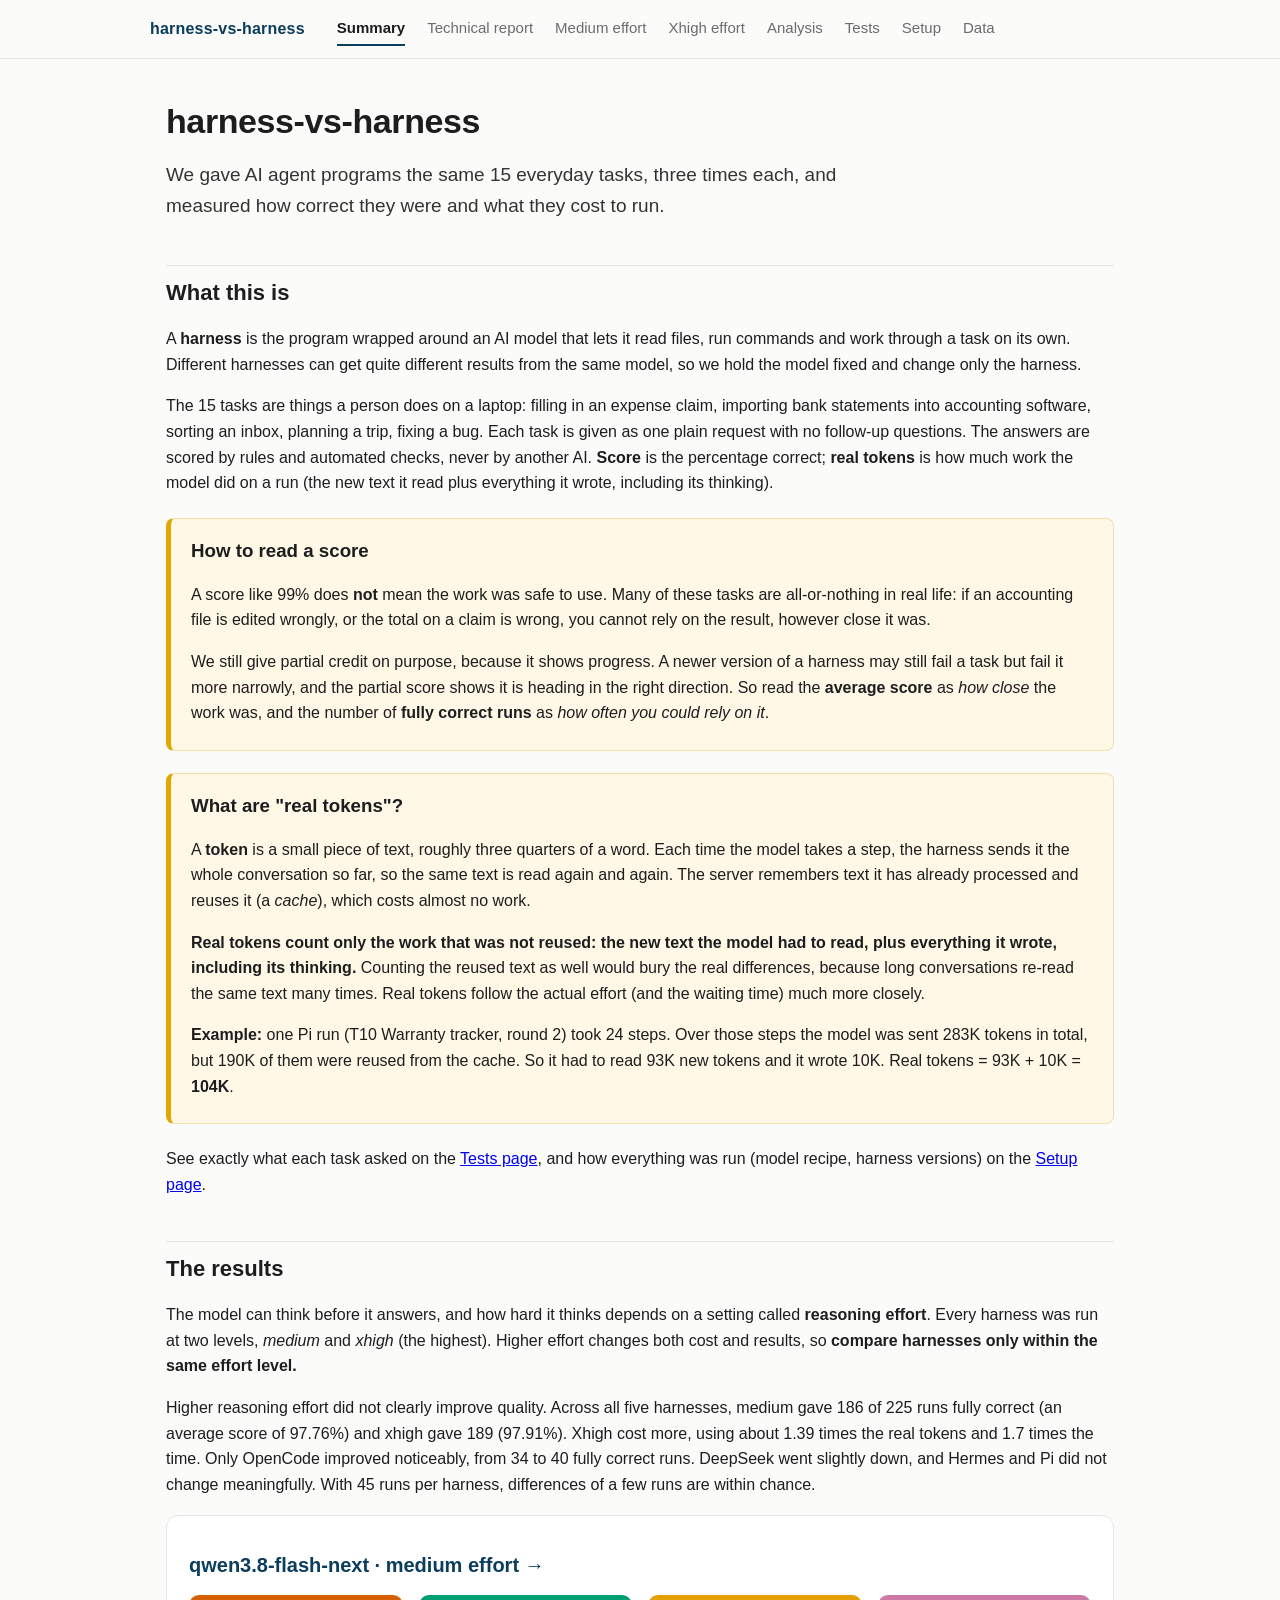
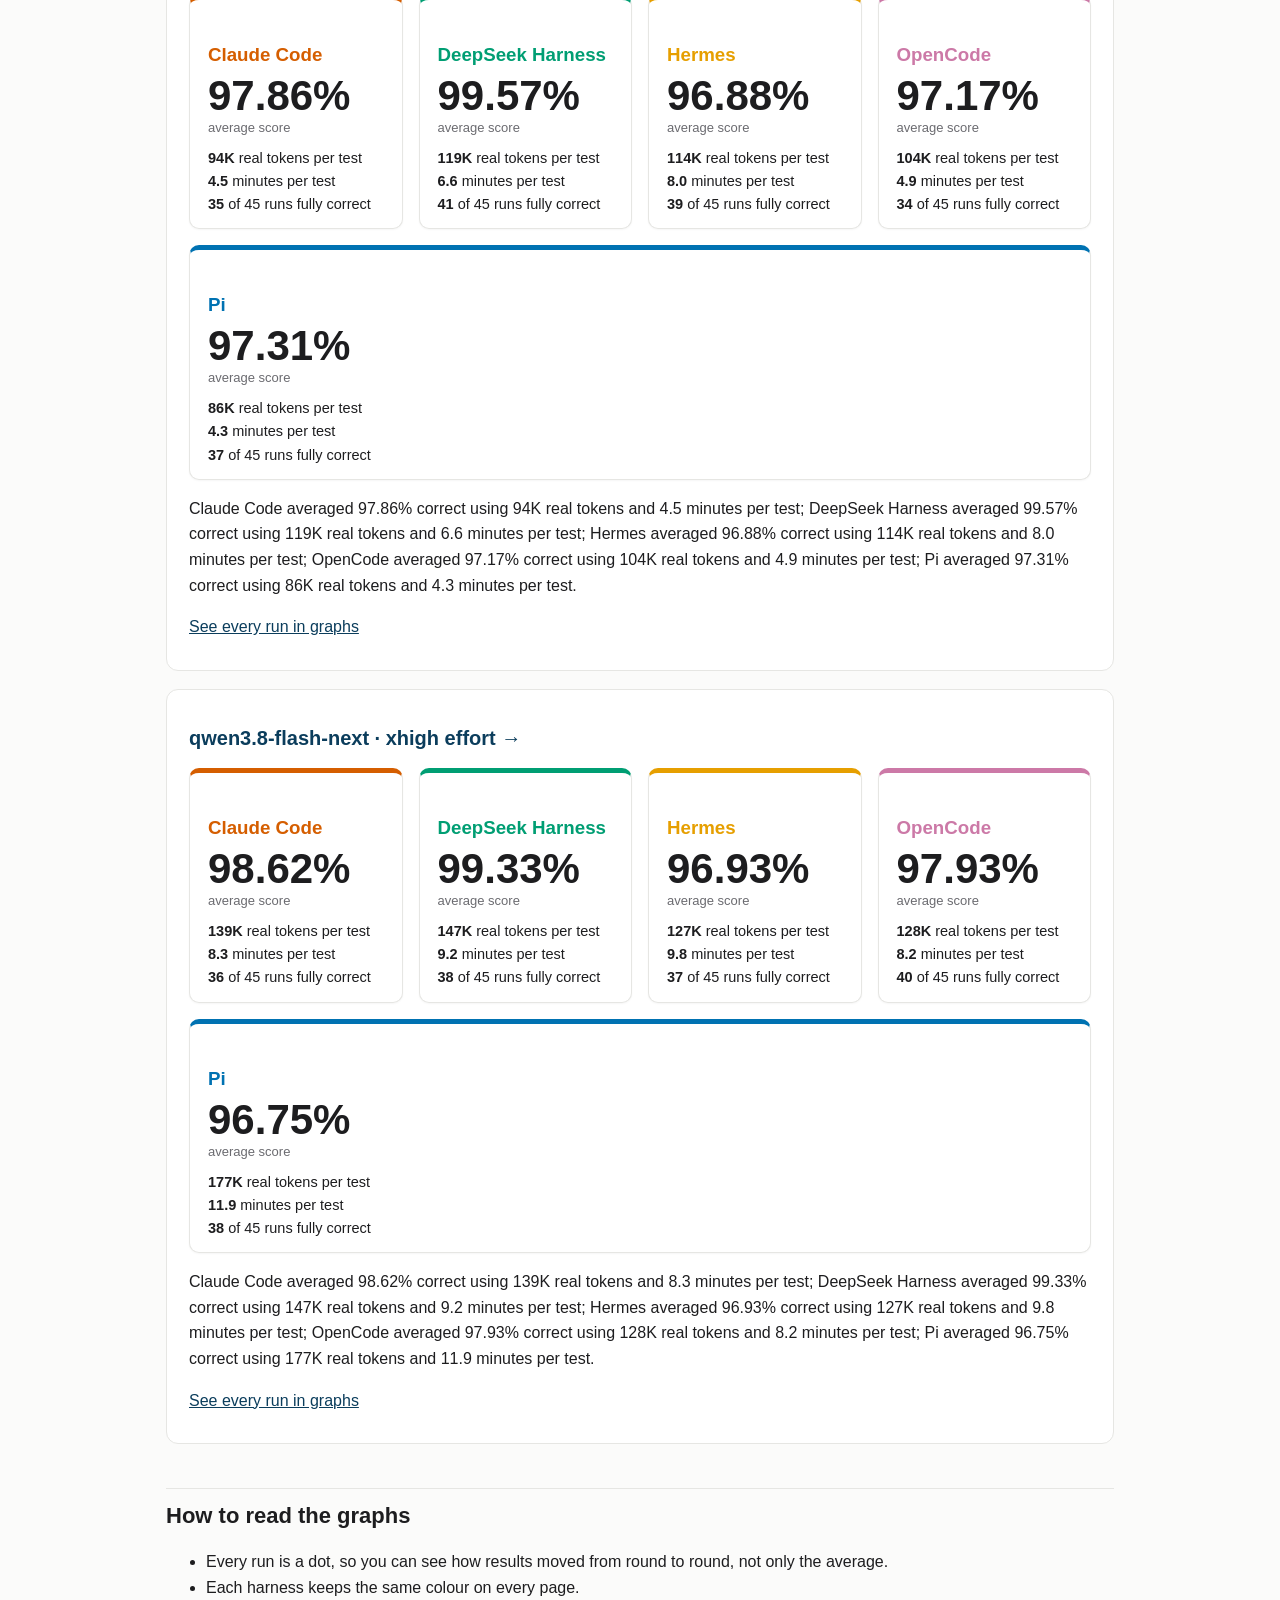
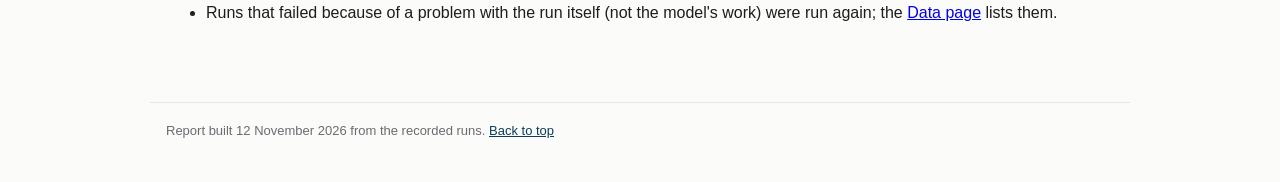
==== commit 864dc119: "Add the technical report page (report.html): seven findings, four figures, five tables; nav link on " ====
--- a/index.html
+++ b/index.html
@@ -1,4 +1,4 @@
-<!doctype html><html lang="en"><head><meta charset="utf-8"><meta name="viewport" content="width=device-width,initial-scale=1"><title>harness-vs-harness</title><link rel="stylesheet" href="assets/style.css"></head><body><nav><span class="brand">harness-vs-harness</span><a href="index.html" class=on>Summary</a><a href="qwen3-8-flash-next-medium.html">Medium effort</a><a href="qwen3-8-flash-next-xhigh.html">Xhigh effort</a><a href="analysis.html">Analysis</a><a href="tests.html">Tests</a><a href="setup.html">Setup</a><a href="data.html">Data</a></nav><main>
+<!doctype html><html lang="en"><head><meta charset="utf-8"><meta name="viewport" content="width=device-width,initial-scale=1"><title>harness-vs-harness</title><link rel="stylesheet" href="assets/style.css"></head><body><nav><span class="brand">harness-vs-harness</span><a href="index.html" class=on>Summary</a><a href="report.html">Technical report</a><a href="qwen3-8-flash-next-medium.html">Medium effort</a><a href="qwen3-8-flash-next-xhigh.html">Xhigh effort</a><a href="analysis.html">Analysis</a><a href="tests.html">Tests</a><a href="setup.html">Setup</a><a href="data.html">Data</a></nav><main>
 <h1 id="top">harness-vs-harness</h1>
 <p class="lead">We gave AI agent programs the same 15 everyday tasks, three times each, and measured how correct they were and what they cost to run.</p>
 <h2>What this is</h2>
--- a/assets/style.css
+++ b/assets/style.css
@@ -61,3 +61,12 @@
 .strip .sc2 { font-weight:700; color:var(--ink); }
 .strip .sq { flex:1; }
 .strip .cn { font-size:12.5px; color:var(--muted); margin-top:1px; }
+
+.report { max-width:760px; margin:0 auto; }
+.report h1 { font-size:30px; }
+.report h3 { margin-top:1.8em; }
+.report p { margin:.7em 0; }
+.report figure { margin:20px 0 26px; }
+.report figcaption { color:var(--muted); font-size:14px; margin-top:4px; }
+.report .cap { color:var(--muted); font-size:14px; margin:1.2em 0 .2em; }
+.report table { width:auto; min-width:60%; }
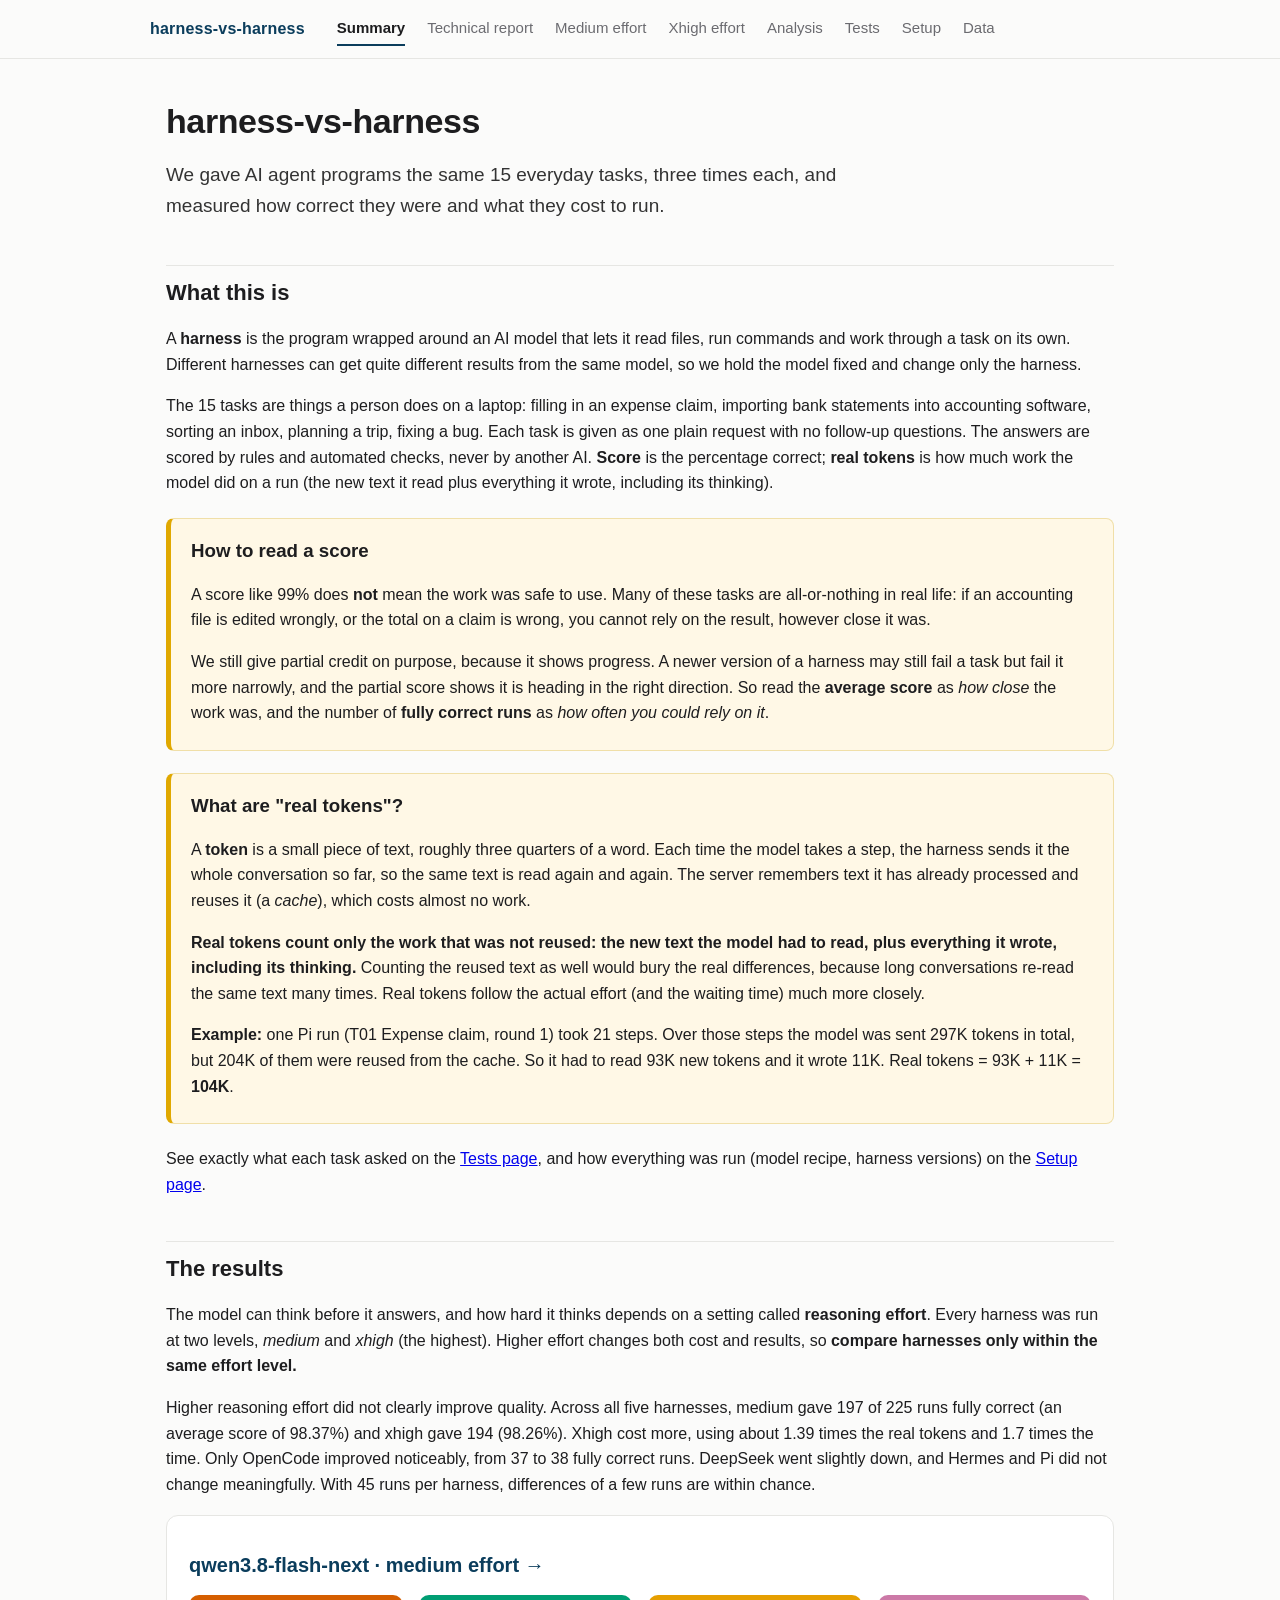
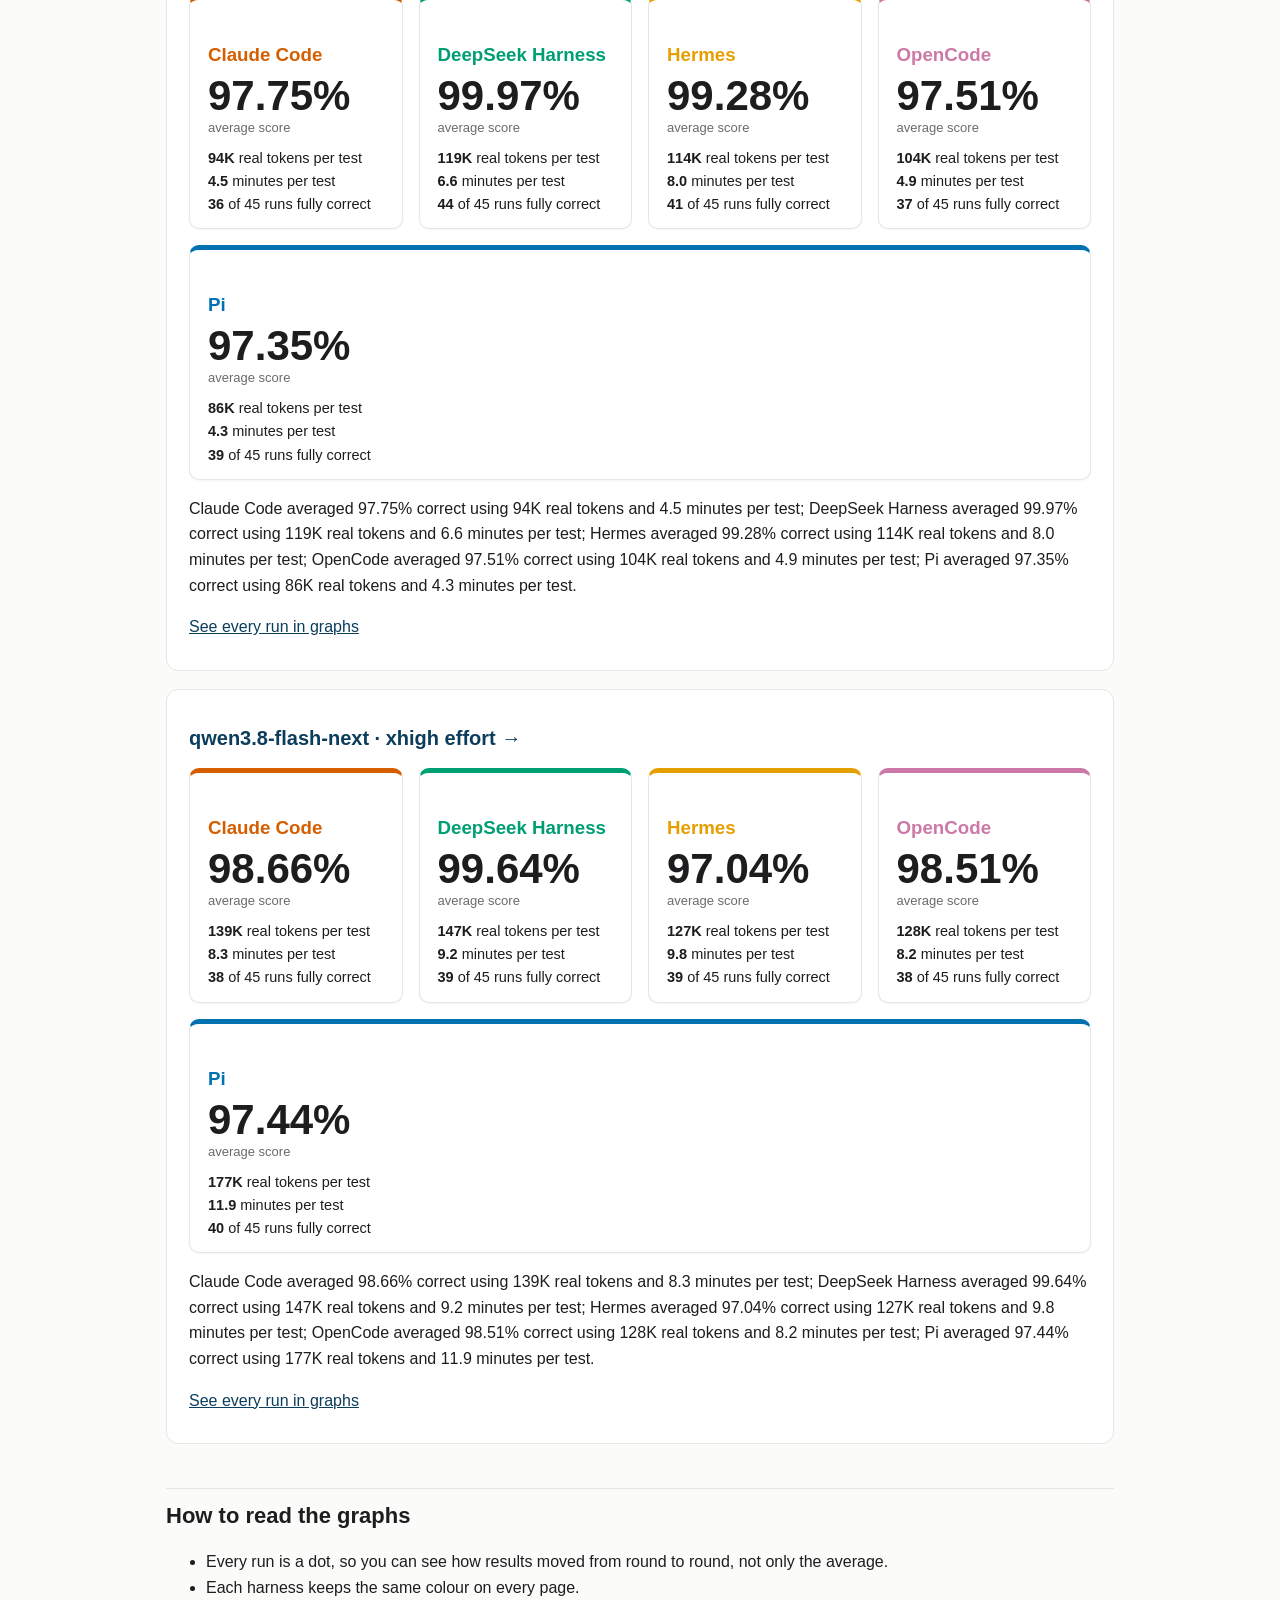
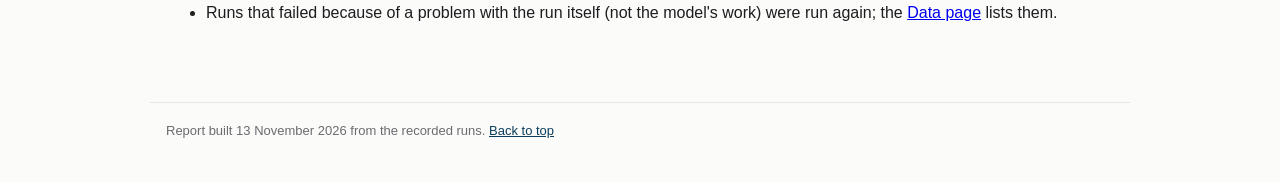
==== commit e972cd1f: "Rescore with corrected checkers (T02, T03, T04, T07, T08, T09, T12, T15); update report text to matc" ====
--- a/index.html
+++ b/index.html
@@ -21,16 +21,16 @@
 <p><b>Real tokens count only the work that was not reused: the new text the model had to read, plus everything it wrote, including its thinking.</b>
 Counting the reused text as well would bury the real differences, because long conversations re-read the same text many times. Real tokens follow the
 actual effort (and the waiting time) much more closely.</p>
-<p><b>Example:</b> one Pi run (T10 Warranty tracker, round 2) took 24 steps. Over those steps the model was sent
-283K tokens in total, but 190K of them were reused from the cache. So it had to read 93K new
-tokens and it wrote 10K. Real tokens = 93K + 10K = <b>104K</b>.</p></div>
+<p><b>Example:</b> one Pi run (T01 Expense claim, round 1) took 21 steps. Over those steps the model was sent
+297K tokens in total, but 204K of them were reused from the cache. So it had to read 93K new
+tokens and it wrote 11K. Real tokens = 93K + 11K = <b>104K</b>.</p></div>
 
 <p>See exactly what each task asked on the <a href="tests.html">Tests page</a>, and how everything was run (model recipe, harness versions) on the <a href="setup.html">Setup page</a>.</p>
 <h2>The results</h2>
-<p>The model can think before it answers, and how hard it thinks depends on a setting called <b>reasoning effort</b>. Every harness was run at two levels, <i>medium</i> and <i>xhigh</i> (the highest). Higher effort changes both cost and results, so <b>compare harnesses only within the same effort level.</b></p><p>Higher reasoning effort did not clearly improve quality. Across all five harnesses, medium gave 186 of 225 runs fully correct (an average score of 97.76%) and xhigh gave 189 (97.91%). Xhigh cost more, using about 1.39 times the real tokens and 1.7 times the time. Only OpenCode improved noticeably, from 34 to 40 fully correct runs. DeepSeek went slightly down, and Hermes and Pi did not change meaningfully. With 45 runs per harness, differences of a few runs are within chance.</p>
-<div class="panel"><h3><a href="qwen3-8-flash-next-medium.html">qwen3.8-flash-next · medium effort &rarr;</a></h3><div class="cards"><div class="card" style="border-top:5px solid #D55E00"><h3 style="color:#D55E00">Claude Code</h3><div class="big">97.86%</div><div class="lab">average score</div><div class="row"><b>94K</b> real tokens per test</div><div class="row"><b>4.5</b> minutes per test</div><div class="row"><b>35</b> of 45 runs fully correct</div></div><div class="card" style="border-top:5px solid #009E73"><h3 style="color:#009E73">DeepSeek Harness</h3><div class="big">99.57%</div><div class="lab">average score</div><div class="row"><b>119K</b> real tokens per test</div><div class="row"><b>6.6</b> minutes per test</div><div class="row"><b>41</b> of 45 runs fully correct</div></div><div class="card" style="border-top:5px solid #E69F00"><h3 style="color:#E69F00">Hermes</h3><div class="big">96.88%</div><div class="lab">average score</div><div class="row"><b>114K</b> real tokens per test</div><div class="row"><b>8.0</b> minutes per test</div><div class="row"><b>39</b> of 45 runs fully correct</div></div><div class="card" style="border-top:5px solid #CC79A7"><h3 style="color:#CC79A7">OpenCode</h3><div class="big">97.17%</div><div class="lab">average score</div><div class="row"><b>104K</b> real tokens per test</div><div class="row"><b>4.9</b> minutes per test</div><div class="row"><b>34</b> of 45 runs fully correct</div></div><div class="card" style="border-top:5px solid #0072B2"><h3 style="color:#0072B2">Pi</h3><div class="big">97.31%</div><div class="lab">average score</div><div class="row"><b>86K</b> real tokens per test</div><div class="row"><b>4.3</b> minutes per test</div><div class="row"><b>37</b> of 45 runs fully correct</div></div></div><p>Claude Code averaged 97.86% correct using 94K real tokens and 4.5 minutes per test; DeepSeek Harness averaged 99.57% correct using 119K real tokens and 6.6 minutes per test; Hermes averaged 96.88% correct using 114K real tokens and 8.0 minutes per test; OpenCode averaged 97.17% correct using 104K real tokens and 4.9 minutes per test; Pi averaged 97.31% correct using 86K real tokens and 4.3 minutes per test.</p><p><a href="qwen3-8-flash-next-medium.html">See every run in graphs</a></p></div><div class="panel"><h3><a href="qwen3-8-flash-next-xhigh.html">qwen3.8-flash-next · xhigh effort &rarr;</a></h3><div class="cards"><div class="card" style="border-top:5px solid #D55E00"><h3 style="color:#D55E00">Claude Code</h3><div class="big">98.62%</div><div class="lab">average score</div><div class="row"><b>139K</b> real tokens per test</div><div class="row"><b>8.3</b> minutes per test</div><div class="row"><b>36</b> of 45 runs fully correct</div></div><div class="card" style="border-top:5px solid #009E73"><h3 style="color:#009E73">DeepSeek Harness</h3><div class="big">99.33%</div><div class="lab">average score</div><div class="row"><b>147K</b> real tokens per test</div><div class="row"><b>9.2</b> minutes per test</div><div class="row"><b>38</b> of 45 runs fully correct</div></div><div class="card" style="border-top:5px solid #E69F00"><h3 style="color:#E69F00">Hermes</h3><div class="big">96.93%</div><div class="lab">average score</div><div class="row"><b>127K</b> real tokens per test</div><div class="row"><b>9.8</b> minutes per test</div><div class="row"><b>37</b> of 45 runs fully correct</div></div><div class="card" style="border-top:5px solid #CC79A7"><h3 style="color:#CC79A7">OpenCode</h3><div class="big">97.93%</div><div class="lab">average score</div><div class="row"><b>128K</b> real tokens per test</div><div class="row"><b>8.2</b> minutes per test</div><div class="row"><b>40</b> of 45 runs fully correct</div></div><div class="card" style="border-top:5px solid #0072B2"><h3 style="color:#0072B2">Pi</h3><div class="big">96.75%</div><div class="lab">average score</div><div class="row"><b>177K</b> real tokens per test</div><div class="row"><b>11.9</b> minutes per test</div><div class="row"><b>38</b> of 45 runs fully correct</div></div></div><p>Claude Code averaged 98.62% correct using 139K real tokens and 8.3 minutes per test; DeepSeek Harness averaged 99.33% correct using 147K real tokens and 9.2 minutes per test; Hermes averaged 96.93% correct using 127K real tokens and 9.8 minutes per test; OpenCode averaged 97.93% correct using 128K real tokens and 8.2 minutes per test; Pi averaged 96.75% correct using 177K real tokens and 11.9 minutes per test.</p><p><a href="qwen3-8-flash-next-xhigh.html">See every run in graphs</a></p></div>
+<p>The model can think before it answers, and how hard it thinks depends on a setting called <b>reasoning effort</b>. Every harness was run at two levels, <i>medium</i> and <i>xhigh</i> (the highest). Higher effort changes both cost and results, so <b>compare harnesses only within the same effort level.</b></p><p>Higher reasoning effort did not clearly improve quality. Across all five harnesses, medium gave 197 of 225 runs fully correct (an average score of 98.37%) and xhigh gave 194 (98.26%). Xhigh cost more, using about 1.39 times the real tokens and 1.7 times the time. Only OpenCode improved noticeably, from 37 to 38 fully correct runs. DeepSeek went slightly down, and Hermes and Pi did not change meaningfully. With 45 runs per harness, differences of a few runs are within chance.</p>
+<div class="panel"><h3><a href="qwen3-8-flash-next-medium.html">qwen3.8-flash-next · medium effort &rarr;</a></h3><div class="cards"><div class="card" style="border-top:5px solid #D55E00"><h3 style="color:#D55E00">Claude Code</h3><div class="big">97.75%</div><div class="lab">average score</div><div class="row"><b>94K</b> real tokens per test</div><div class="row"><b>4.5</b> minutes per test</div><div class="row"><b>36</b> of 45 runs fully correct</div></div><div class="card" style="border-top:5px solid #009E73"><h3 style="color:#009E73">DeepSeek Harness</h3><div class="big">99.97%</div><div class="lab">average score</div><div class="row"><b>119K</b> real tokens per test</div><div class="row"><b>6.6</b> minutes per test</div><div class="row"><b>44</b> of 45 runs fully correct</div></div><div class="card" style="border-top:5px solid #E69F00"><h3 style="color:#E69F00">Hermes</h3><div class="big">99.28%</div><div class="lab">average score</div><div class="row"><b>114K</b> real tokens per test</div><div class="row"><b>8.0</b> minutes per test</div><div class="row"><b>41</b> of 45 runs fully correct</div></div><div class="card" style="border-top:5px solid #CC79A7"><h3 style="color:#CC79A7">OpenCode</h3><div class="big">97.51%</div><div class="lab">average score</div><div class="row"><b>104K</b> real tokens per test</div><div class="row"><b>4.9</b> minutes per test</div><div class="row"><b>37</b> of 45 runs fully correct</div></div><div class="card" style="border-top:5px solid #0072B2"><h3 style="color:#0072B2">Pi</h3><div class="big">97.35%</div><div class="lab">average score</div><div class="row"><b>86K</b> real tokens per test</div><div class="row"><b>4.3</b> minutes per test</div><div class="row"><b>39</b> of 45 runs fully correct</div></div></div><p>Claude Code averaged 97.75% correct using 94K real tokens and 4.5 minutes per test; DeepSeek Harness averaged 99.97% correct using 119K real tokens and 6.6 minutes per test; Hermes averaged 99.28% correct using 114K real tokens and 8.0 minutes per test; OpenCode averaged 97.51% correct using 104K real tokens and 4.9 minutes per test; Pi averaged 97.35% correct using 86K real tokens and 4.3 minutes per test.</p><p><a href="qwen3-8-flash-next-medium.html">See every run in graphs</a></p></div><div class="panel"><h3><a href="qwen3-8-flash-next-xhigh.html">qwen3.8-flash-next · xhigh effort &rarr;</a></h3><div class="cards"><div class="card" style="border-top:5px solid #D55E00"><h3 style="color:#D55E00">Claude Code</h3><div class="big">98.66%</div><div class="lab">average score</div><div class="row"><b>139K</b> real tokens per test</div><div class="row"><b>8.3</b> minutes per test</div><div class="row"><b>38</b> of 45 runs fully correct</div></div><div class="card" style="border-top:5px solid #009E73"><h3 style="color:#009E73">DeepSeek Harness</h3><div class="big">99.64%</div><div class="lab">average score</div><div class="row"><b>147K</b> real tokens per test</div><div class="row"><b>9.2</b> minutes per test</div><div class="row"><b>39</b> of 45 runs fully correct</div></div><div class="card" style="border-top:5px solid #E69F00"><h3 style="color:#E69F00">Hermes</h3><div class="big">97.04%</div><div class="lab">average score</div><div class="row"><b>127K</b> real tokens per test</div><div class="row"><b>9.8</b> minutes per test</div><div class="row"><b>39</b> of 45 runs fully correct</div></div><div class="card" style="border-top:5px solid #CC79A7"><h3 style="color:#CC79A7">OpenCode</h3><div class="big">98.51%</div><div class="lab">average score</div><div class="row"><b>128K</b> real tokens per test</div><div class="row"><b>8.2</b> minutes per test</div><div class="row"><b>38</b> of 45 runs fully correct</div></div><div class="card" style="border-top:5px solid #0072B2"><h3 style="color:#0072B2">Pi</h3><div class="big">97.44%</div><div class="lab">average score</div><div class="row"><b>177K</b> real tokens per test</div><div class="row"><b>11.9</b> minutes per test</div><div class="row"><b>40</b> of 45 runs fully correct</div></div></div><p>Claude Code averaged 98.66% correct using 139K real tokens and 8.3 minutes per test; DeepSeek Harness averaged 99.64% correct using 147K real tokens and 9.2 minutes per test; Hermes averaged 97.04% correct using 127K real tokens and 9.8 minutes per test; OpenCode averaged 98.51% correct using 128K real tokens and 8.2 minutes per test; Pi averaged 97.44% correct using 177K real tokens and 11.9 minutes per test.</p><p><a href="qwen3-8-flash-next-xhigh.html">See every run in graphs</a></p></div>
 <h2>How to read the graphs</h2>
 <ul><li>Every run is a dot, so you can see how results moved from round to round, not only the average.</li>
 <li>Each harness keeps the same colour on every page.</li>
 <li>Runs that failed because of a problem with the run itself (not the model's work) were run again; the <a href="data.html">Data page</a> lists them.</li></ul>
-</main><footer>Report built 12 November 2026 from the recorded runs. <a href="#top">Back to top</a></footer></body></html>+</main><footer>Report built 13 November 2026 from the recorded runs. <a href="#top">Back to top</a></footer></body></html>
--- a/assets/style.css
+++ b/assets/style.css
@@ -70,3 +70,5 @@
 .report figcaption { color:var(--muted); font-size:14px; margin-top:4px; }
 .report .cap { color:var(--muted); font-size:14px; margin:1.2em 0 .2em; }
 .report table { width:auto; min-width:60%; }
+
+.report figure.diagram svg { width:100%; height:auto; display:block; background:#fff; border:1px solid var(--line); border-radius:10px; }
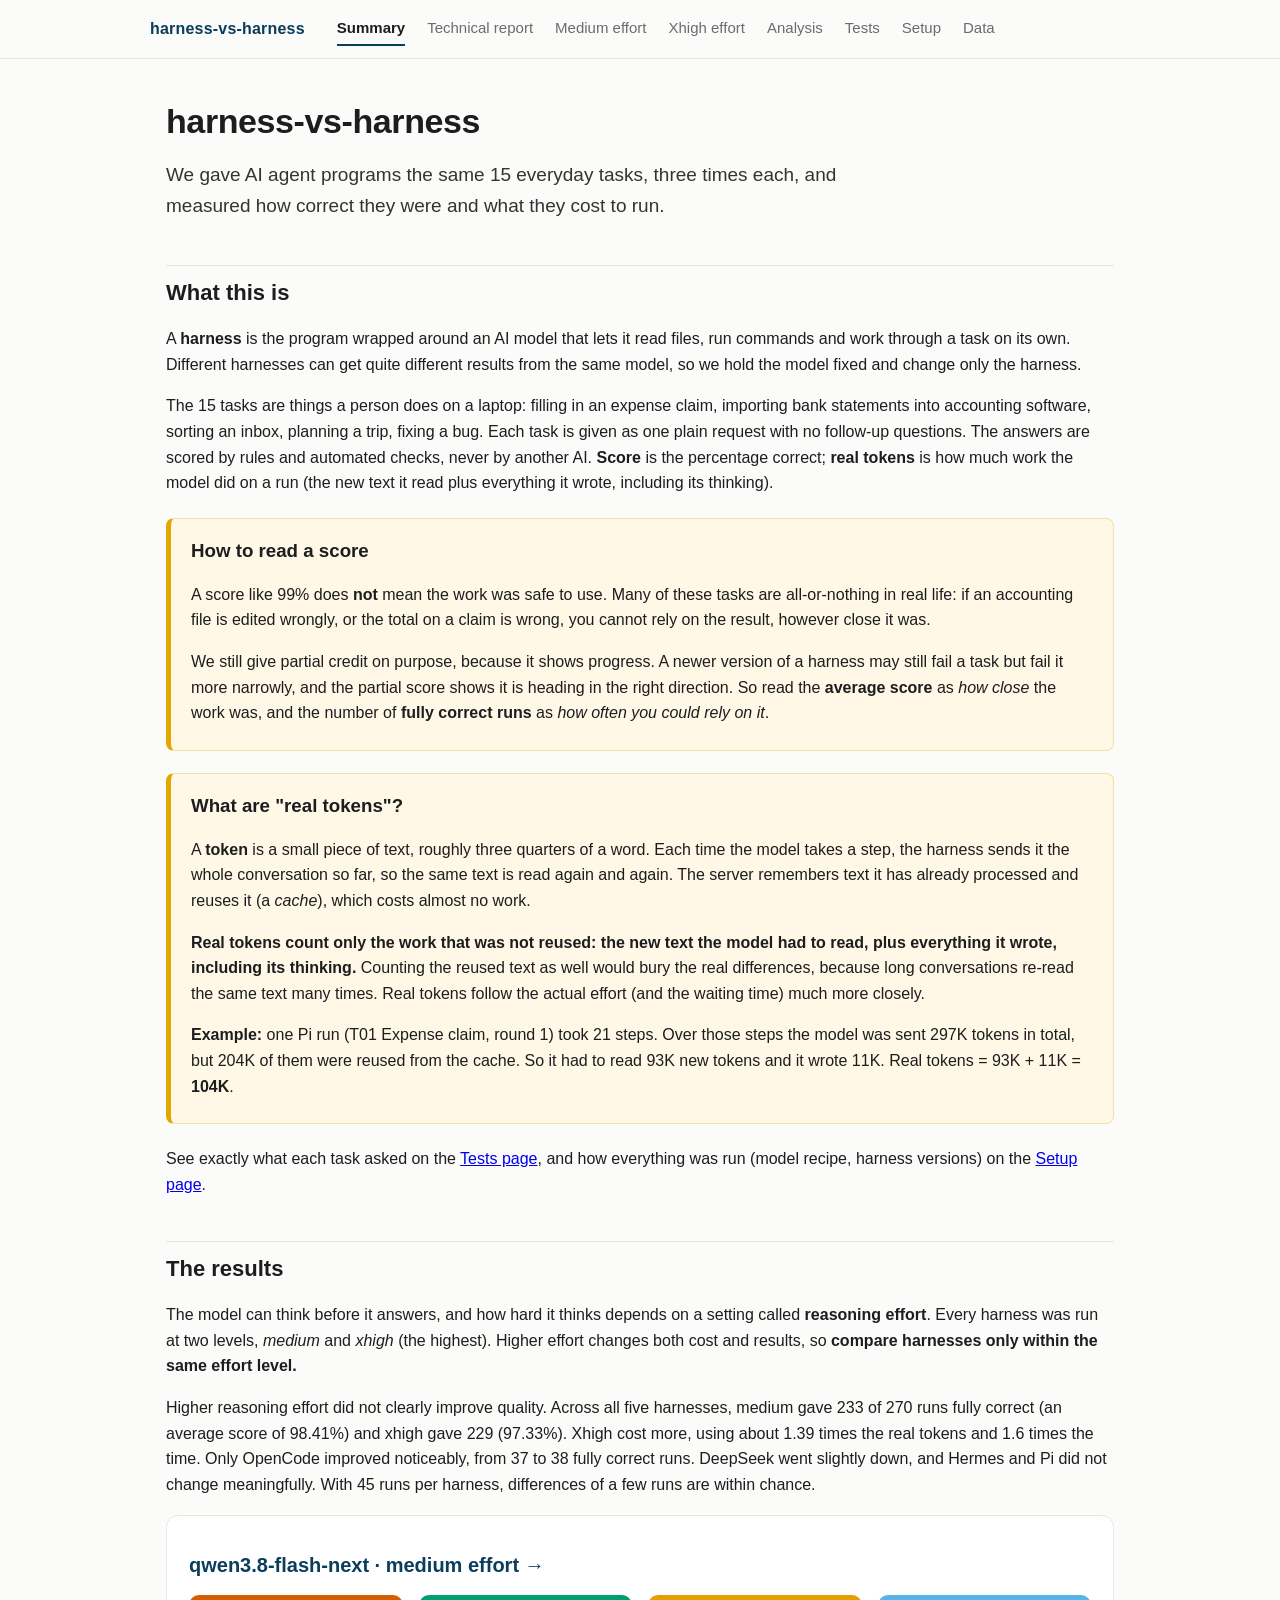
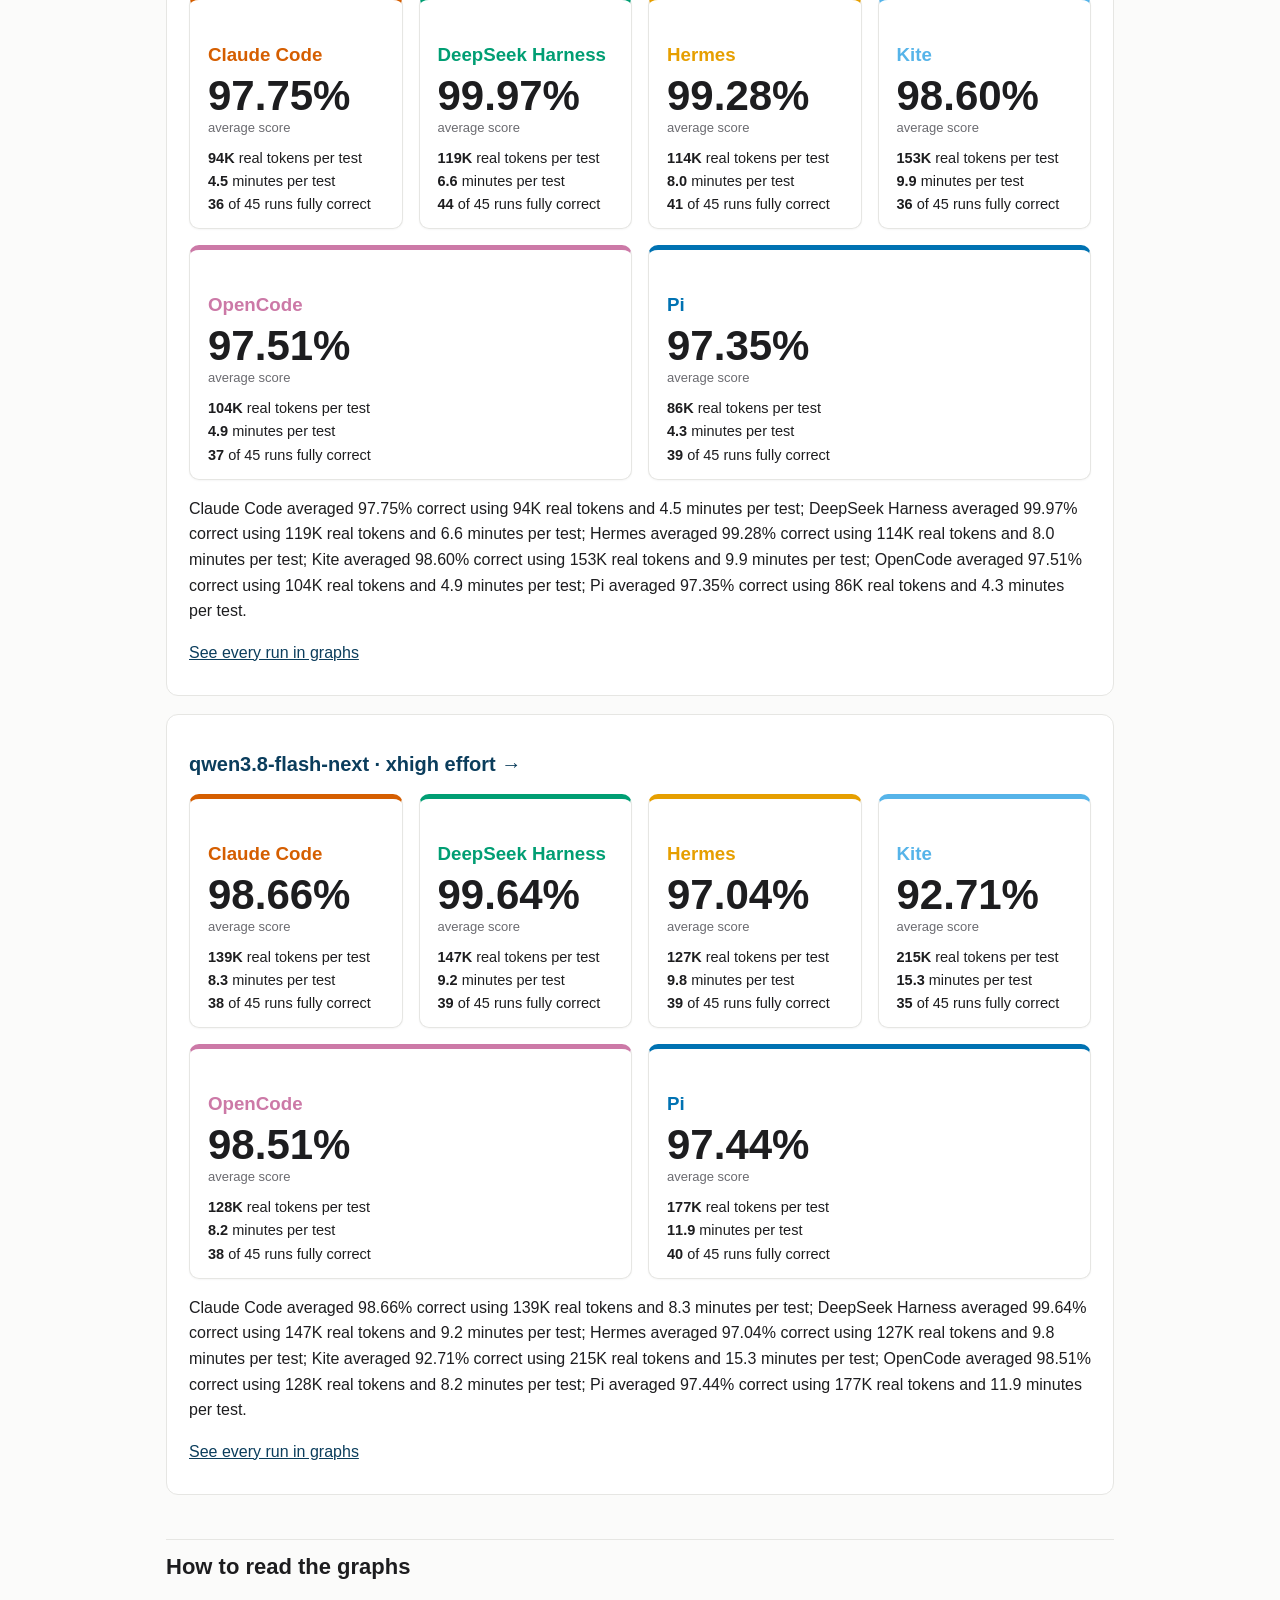
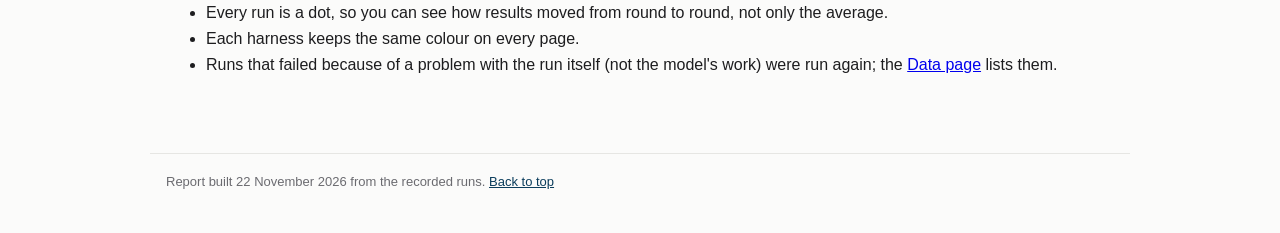
==== commit 01568d57: "Kite: all three rounds at medium and xhigh" ====
--- a/index.html
+++ b/index.html
@@ -27,10 +27,10 @@
 
 <p>See exactly what each task asked on the <a href="tests.html">Tests page</a>, and how everything was run (model recipe, harness versions) on the <a href="setup.html">Setup page</a>.</p>
 <h2>The results</h2>
-<p>The model can think before it answers, and how hard it thinks depends on a setting called <b>reasoning effort</b>. Every harness was run at two levels, <i>medium</i> and <i>xhigh</i> (the highest). Higher effort changes both cost and results, so <b>compare harnesses only within the same effort level.</b></p><p>Higher reasoning effort did not clearly improve quality. Across all five harnesses, medium gave 197 of 225 runs fully correct (an average score of 98.37%) and xhigh gave 194 (98.26%). Xhigh cost more, using about 1.39 times the real tokens and 1.7 times the time. Only OpenCode improved noticeably, from 37 to 38 fully correct runs. DeepSeek went slightly down, and Hermes and Pi did not change meaningfully. With 45 runs per harness, differences of a few runs are within chance.</p>
-<div class="panel"><h3><a href="qwen3-8-flash-next-medium.html">qwen3.8-flash-next · medium effort &rarr;</a></h3><div class="cards"><div class="card" style="border-top:5px solid #D55E00"><h3 style="color:#D55E00">Claude Code</h3><div class="big">97.75%</div><div class="lab">average score</div><div class="row"><b>94K</b> real tokens per test</div><div class="row"><b>4.5</b> minutes per test</div><div class="row"><b>36</b> of 45 runs fully correct</div></div><div class="card" style="border-top:5px solid #009E73"><h3 style="color:#009E73">DeepSeek Harness</h3><div class="big">99.97%</div><div class="lab">average score</div><div class="row"><b>119K</b> real tokens per test</div><div class="row"><b>6.6</b> minutes per test</div><div class="row"><b>44</b> of 45 runs fully correct</div></div><div class="card" style="border-top:5px solid #E69F00"><h3 style="color:#E69F00">Hermes</h3><div class="big">99.28%</div><div class="lab">average score</div><div class="row"><b>114K</b> real tokens per test</div><div class="row"><b>8.0</b> minutes per test</div><div class="row"><b>41</b> of 45 runs fully correct</div></div><div class="card" style="border-top:5px solid #CC79A7"><h3 style="color:#CC79A7">OpenCode</h3><div class="big">97.51%</div><div class="lab">average score</div><div class="row"><b>104K</b> real tokens per test</div><div class="row"><b>4.9</b> minutes per test</div><div class="row"><b>37</b> of 45 runs fully correct</div></div><div class="card" style="border-top:5px solid #0072B2"><h3 style="color:#0072B2">Pi</h3><div class="big">97.35%</div><div class="lab">average score</div><div class="row"><b>86K</b> real tokens per test</div><div class="row"><b>4.3</b> minutes per test</div><div class="row"><b>39</b> of 45 runs fully correct</div></div></div><p>Claude Code averaged 97.75% correct using 94K real tokens and 4.5 minutes per test; DeepSeek Harness averaged 99.97% correct using 119K real tokens and 6.6 minutes per test; Hermes averaged 99.28% correct using 114K real tokens and 8.0 minutes per test; OpenCode averaged 97.51% correct using 104K real tokens and 4.9 minutes per test; Pi averaged 97.35% correct using 86K real tokens and 4.3 minutes per test.</p><p><a href="qwen3-8-flash-next-medium.html">See every run in graphs</a></p></div><div class="panel"><h3><a href="qwen3-8-flash-next-xhigh.html">qwen3.8-flash-next · xhigh effort &rarr;</a></h3><div class="cards"><div class="card" style="border-top:5px solid #D55E00"><h3 style="color:#D55E00">Claude Code</h3><div class="big">98.66%</div><div class="lab">average score</div><div class="row"><b>139K</b> real tokens per test</div><div class="row"><b>8.3</b> minutes per test</div><div class="row"><b>38</b> of 45 runs fully correct</div></div><div class="card" style="border-top:5px solid #009E73"><h3 style="color:#009E73">DeepSeek Harness</h3><div class="big">99.64%</div><div class="lab">average score</div><div class="row"><b>147K</b> real tokens per test</div><div class="row"><b>9.2</b> minutes per test</div><div class="row"><b>39</b> of 45 runs fully correct</div></div><div class="card" style="border-top:5px solid #E69F00"><h3 style="color:#E69F00">Hermes</h3><div class="big">97.04%</div><div class="lab">average score</div><div class="row"><b>127K</b> real tokens per test</div><div class="row"><b>9.8</b> minutes per test</div><div class="row"><b>39</b> of 45 runs fully correct</div></div><div class="card" style="border-top:5px solid #CC79A7"><h3 style="color:#CC79A7">OpenCode</h3><div class="big">98.51%</div><div class="lab">average score</div><div class="row"><b>128K</b> real tokens per test</div><div class="row"><b>8.2</b> minutes per test</div><div class="row"><b>38</b> of 45 runs fully correct</div></div><div class="card" style="border-top:5px solid #0072B2"><h3 style="color:#0072B2">Pi</h3><div class="big">97.44%</div><div class="lab">average score</div><div class="row"><b>177K</b> real tokens per test</div><div class="row"><b>11.9</b> minutes per test</div><div class="row"><b>40</b> of 45 runs fully correct</div></div></div><p>Claude Code averaged 98.66% correct using 139K real tokens and 8.3 minutes per test; DeepSeek Harness averaged 99.64% correct using 147K real tokens and 9.2 minutes per test; Hermes averaged 97.04% correct using 127K real tokens and 9.8 minutes per test; OpenCode averaged 98.51% correct using 128K real tokens and 8.2 minutes per test; Pi averaged 97.44% correct using 177K real tokens and 11.9 minutes per test.</p><p><a href="qwen3-8-flash-next-xhigh.html">See every run in graphs</a></p></div>
+<p>The model can think before it answers, and how hard it thinks depends on a setting called <b>reasoning effort</b>. Every harness was run at two levels, <i>medium</i> and <i>xhigh</i> (the highest). Higher effort changes both cost and results, so <b>compare harnesses only within the same effort level.</b></p><p>Higher reasoning effort did not clearly improve quality. Across all five harnesses, medium gave 233 of 270 runs fully correct (an average score of 98.41%) and xhigh gave 229 (97.33%). Xhigh cost more, using about 1.39 times the real tokens and 1.6 times the time. Only OpenCode improved noticeably, from 37 to 38 fully correct runs. DeepSeek went slightly down, and Hermes and Pi did not change meaningfully. With 45 runs per harness, differences of a few runs are within chance.</p>
+<div class="panel"><h3><a href="qwen3-8-flash-next-medium.html">qwen3.8-flash-next · medium effort &rarr;</a></h3><div class="cards"><div class="card" style="border-top:5px solid #D55E00"><h3 style="color:#D55E00">Claude Code</h3><div class="big">97.75%</div><div class="lab">average score</div><div class="row"><b>94K</b> real tokens per test</div><div class="row"><b>4.5</b> minutes per test</div><div class="row"><b>36</b> of 45 runs fully correct</div></div><div class="card" style="border-top:5px solid #009E73"><h3 style="color:#009E73">DeepSeek Harness</h3><div class="big">99.97%</div><div class="lab">average score</div><div class="row"><b>119K</b> real tokens per test</div><div class="row"><b>6.6</b> minutes per test</div><div class="row"><b>44</b> of 45 runs fully correct</div></div><div class="card" style="border-top:5px solid #E69F00"><h3 style="color:#E69F00">Hermes</h3><div class="big">99.28%</div><div class="lab">average score</div><div class="row"><b>114K</b> real tokens per test</div><div class="row"><b>8.0</b> minutes per test</div><div class="row"><b>41</b> of 45 runs fully correct</div></div><div class="card" style="border-top:5px solid #56B4E9"><h3 style="color:#56B4E9">Kite</h3><div class="big">98.60%</div><div class="lab">average score</div><div class="row"><b>153K</b> real tokens per test</div><div class="row"><b>9.9</b> minutes per test</div><div class="row"><b>36</b> of 45 runs fully correct</div></div><div class="card" style="border-top:5px solid #CC79A7"><h3 style="color:#CC79A7">OpenCode</h3><div class="big">97.51%</div><div class="lab">average score</div><div class="row"><b>104K</b> real tokens per test</div><div class="row"><b>4.9</b> minutes per test</div><div class="row"><b>37</b> of 45 runs fully correct</div></div><div class="card" style="border-top:5px solid #0072B2"><h3 style="color:#0072B2">Pi</h3><div class="big">97.35%</div><div class="lab">average score</div><div class="row"><b>86K</b> real tokens per test</div><div class="row"><b>4.3</b> minutes per test</div><div class="row"><b>39</b> of 45 runs fully correct</div></div></div><p>Claude Code averaged 97.75% correct using 94K real tokens and 4.5 minutes per test; DeepSeek Harness averaged 99.97% correct using 119K real tokens and 6.6 minutes per test; Hermes averaged 99.28% correct using 114K real tokens and 8.0 minutes per test; Kite averaged 98.60% correct using 153K real tokens and 9.9 minutes per test; OpenCode averaged 97.51% correct using 104K real tokens and 4.9 minutes per test; Pi averaged 97.35% correct using 86K real tokens and 4.3 minutes per test.</p><p><a href="qwen3-8-flash-next-medium.html">See every run in graphs</a></p></div><div class="panel"><h3><a href="qwen3-8-flash-next-xhigh.html">qwen3.8-flash-next · xhigh effort &rarr;</a></h3><div class="cards"><div class="card" style="border-top:5px solid #D55E00"><h3 style="color:#D55E00">Claude Code</h3><div class="big">98.66%</div><div class="lab">average score</div><div class="row"><b>139K</b> real tokens per test</div><div class="row"><b>8.3</b> minutes per test</div><div class="row"><b>38</b> of 45 runs fully correct</div></div><div class="card" style="border-top:5px solid #009E73"><h3 style="color:#009E73">DeepSeek Harness</h3><div class="big">99.64%</div><div class="lab">average score</div><div class="row"><b>147K</b> real tokens per test</div><div class="row"><b>9.2</b> minutes per test</div><div class="row"><b>39</b> of 45 runs fully correct</div></div><div class="card" style="border-top:5px solid #E69F00"><h3 style="color:#E69F00">Hermes</h3><div class="big">97.04%</div><div class="lab">average score</div><div class="row"><b>127K</b> real tokens per test</div><div class="row"><b>9.8</b> minutes per test</div><div class="row"><b>39</b> of 45 runs fully correct</div></div><div class="card" style="border-top:5px solid #56B4E9"><h3 style="color:#56B4E9">Kite</h3><div class="big">92.71%</div><div class="lab">average score</div><div class="row"><b>215K</b> real tokens per test</div><div class="row"><b>15.3</b> minutes per test</div><div class="row"><b>35</b> of 45 runs fully correct</div></div><div class="card" style="border-top:5px solid #CC79A7"><h3 style="color:#CC79A7">OpenCode</h3><div class="big">98.51%</div><div class="lab">average score</div><div class="row"><b>128K</b> real tokens per test</div><div class="row"><b>8.2</b> minutes per test</div><div class="row"><b>38</b> of 45 runs fully correct</div></div><div class="card" style="border-top:5px solid #0072B2"><h3 style="color:#0072B2">Pi</h3><div class="big">97.44%</div><div class="lab">average score</div><div class="row"><b>177K</b> real tokens per test</div><div class="row"><b>11.9</b> minutes per test</div><div class="row"><b>40</b> of 45 runs fully correct</div></div></div><p>Claude Code averaged 98.66% correct using 139K real tokens and 8.3 minutes per test; DeepSeek Harness averaged 99.64% correct using 147K real tokens and 9.2 minutes per test; Hermes averaged 97.04% correct using 127K real tokens and 9.8 minutes per test; Kite averaged 92.71% correct using 215K real tokens and 15.3 minutes per test; OpenCode averaged 98.51% correct using 128K real tokens and 8.2 minutes per test; Pi averaged 97.44% correct using 177K real tokens and 11.9 minutes per test.</p><p><a href="qwen3-8-flash-next-xhigh.html">See every run in graphs</a></p></div>
 <h2>How to read the graphs</h2>
 <ul><li>Every run is a dot, so you can see how results moved from round to round, not only the average.</li>
 <li>Each harness keeps the same colour on every page.</li>
 <li>Runs that failed because of a problem with the run itself (not the model's work) were run again; the <a href="data.html">Data page</a> lists them.</li></ul>
-</main><footer>Report built 13 November 2026 from the recorded runs. <a href="#top">Back to top</a></footer></body></html>+</main><footer>Report built 22 November 2026 from the recorded runs. <a href="#top">Back to top</a></footer></body></html>
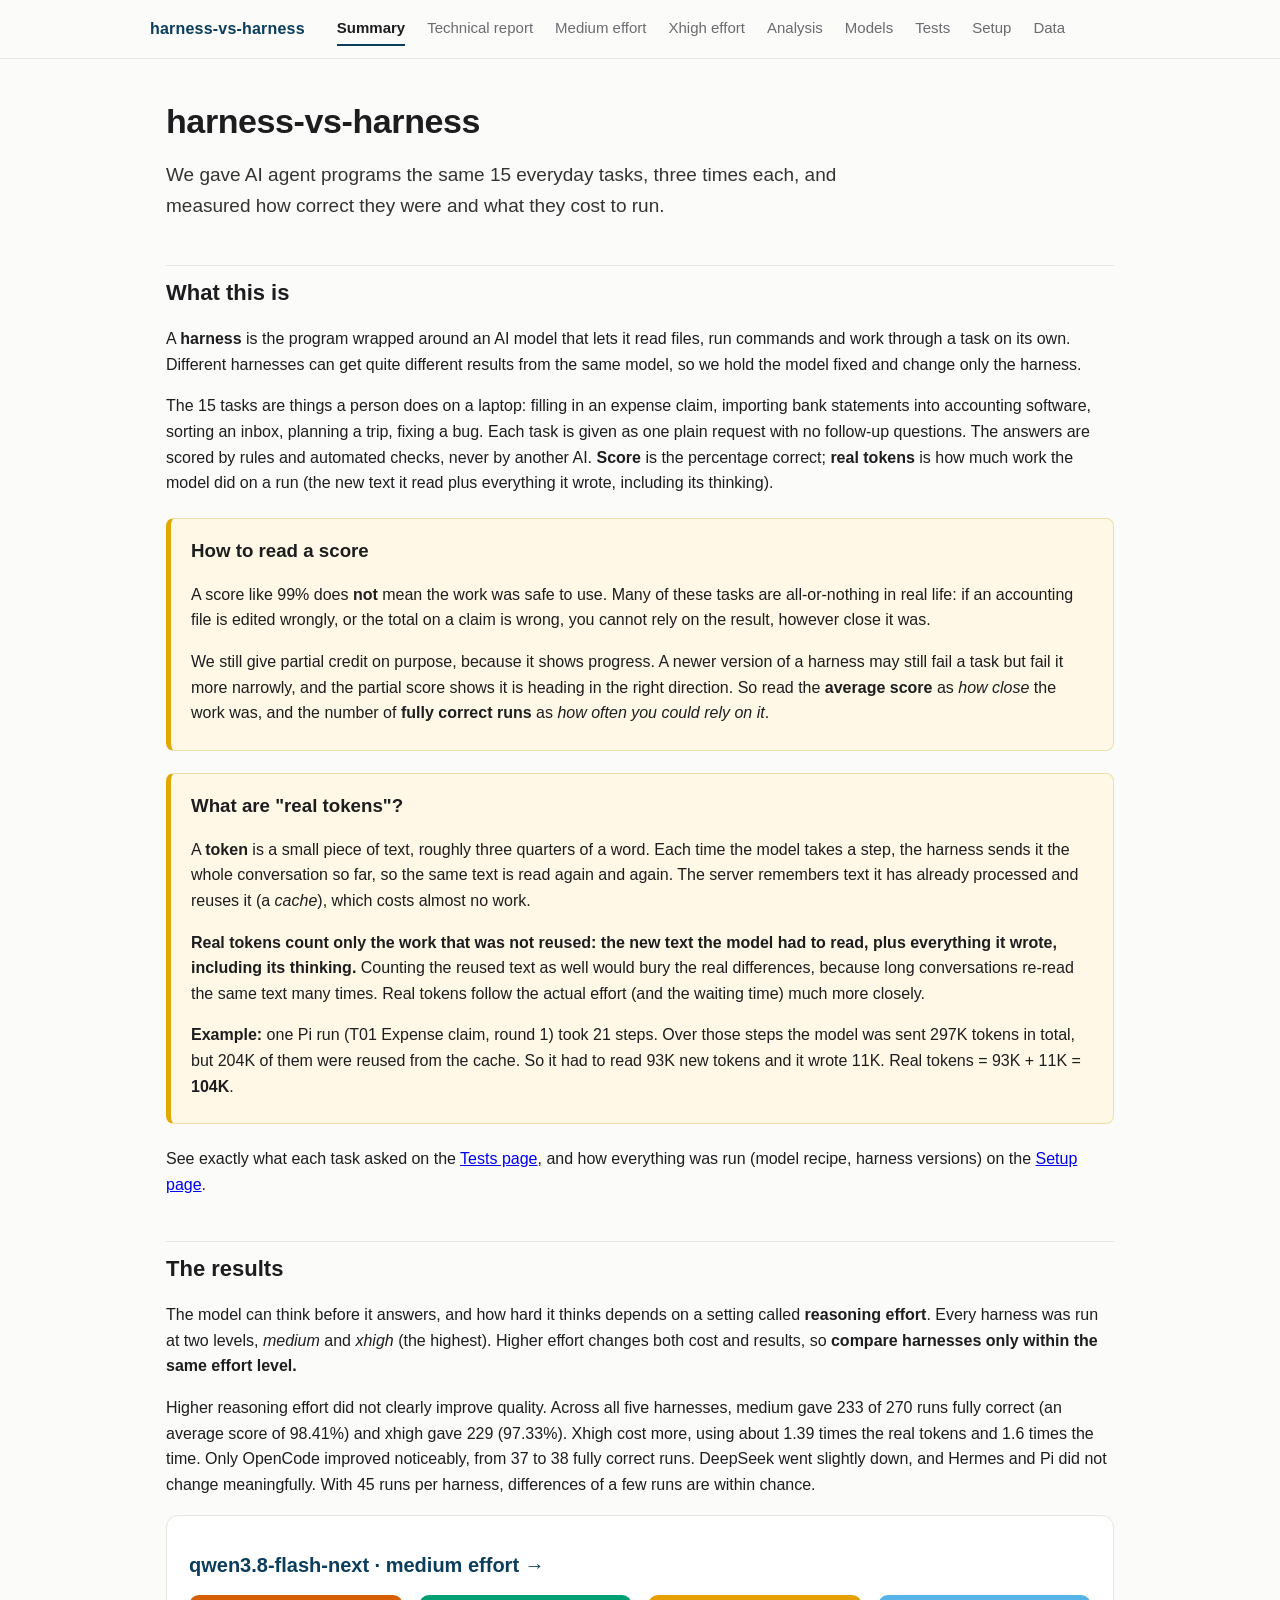
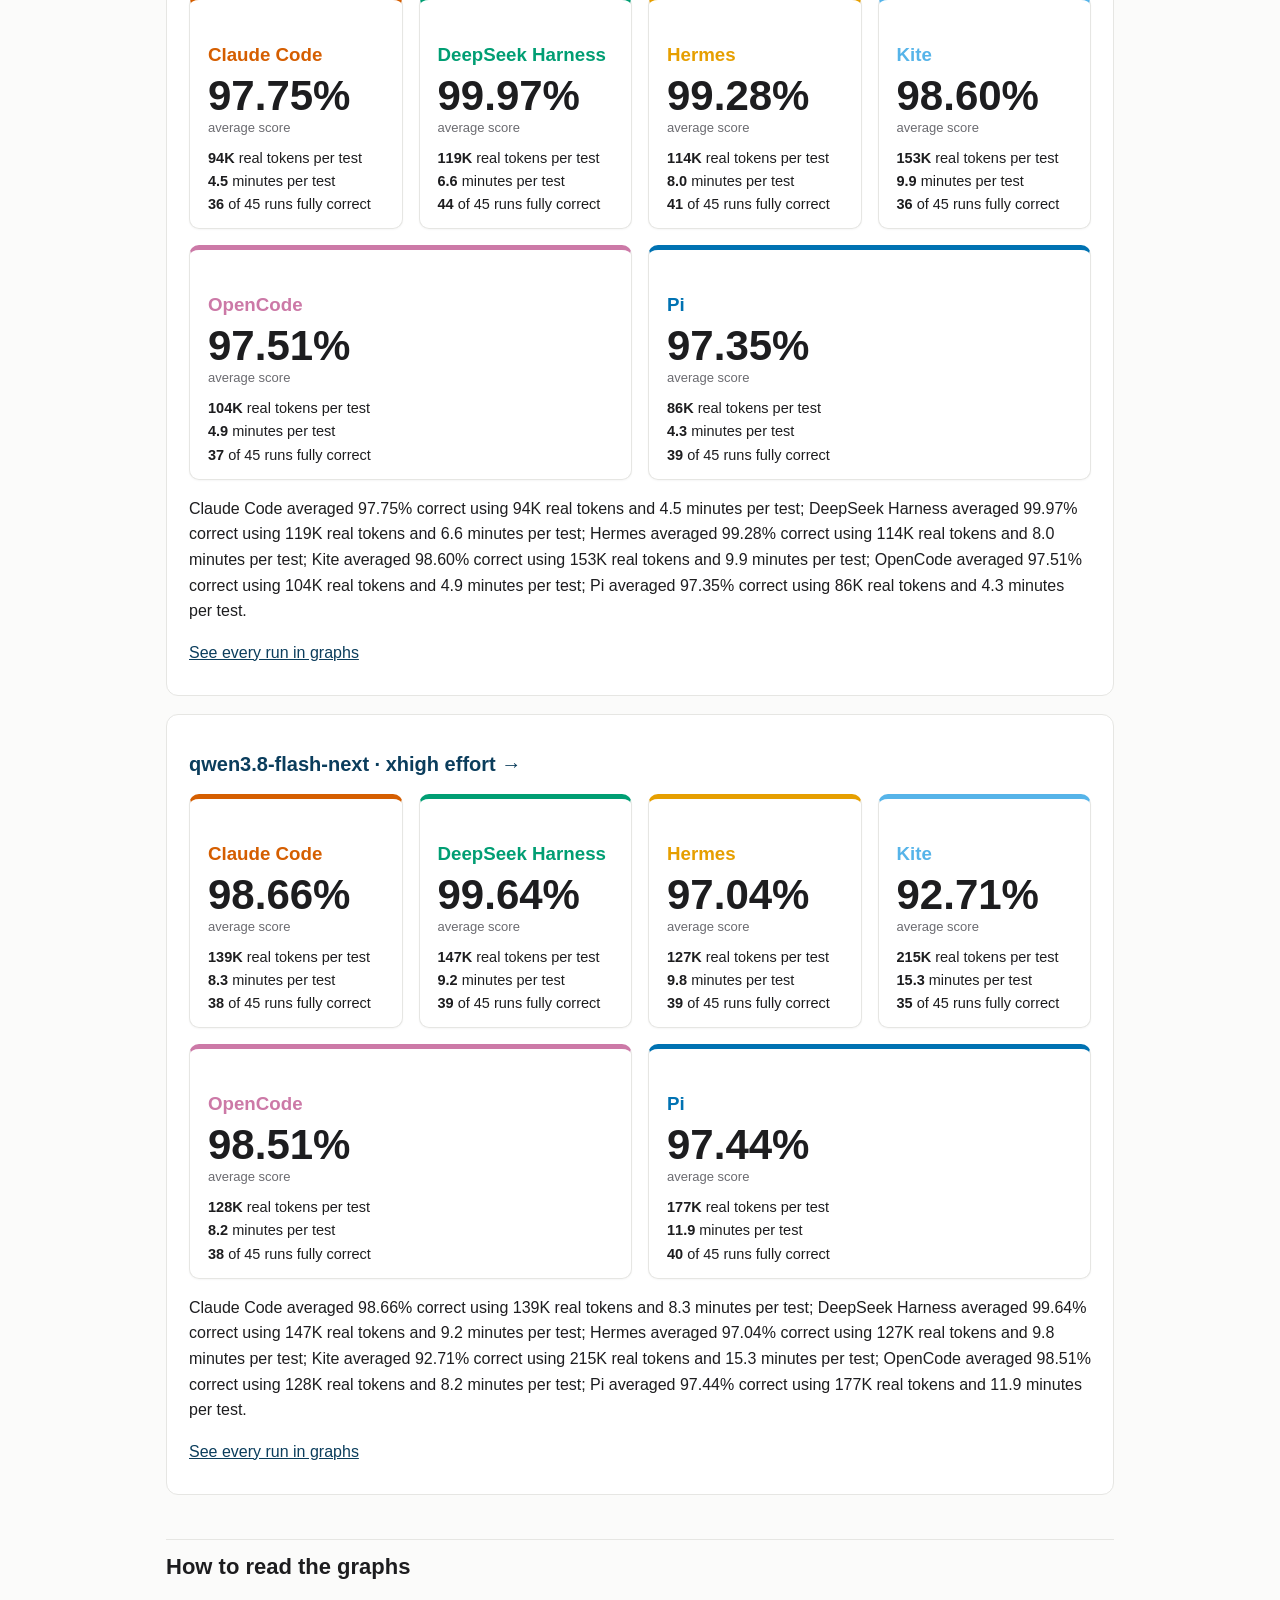
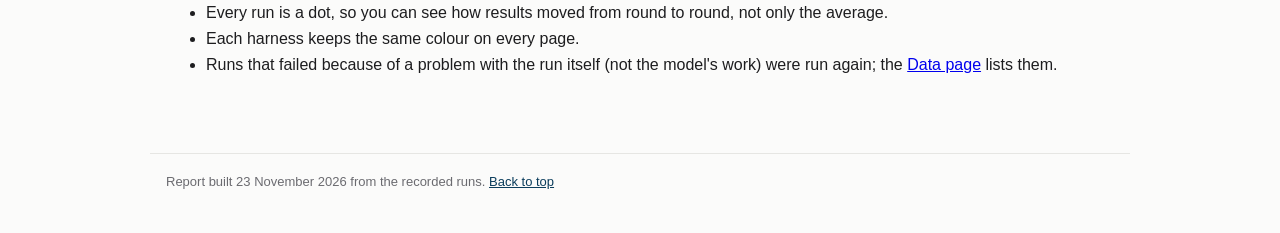
==== commit 062cb8e5: "Models page: Pi at medium on Qwen3.8-Flash-Next and Qwen3.8-27B, three rounds each" ====
--- a/index.html
+++ b/index.html
@@ -1,4 +1,4 @@
-<!doctype html><html lang="en"><head><meta charset="utf-8"><meta name="viewport" content="width=device-width,initial-scale=1"><title>harness-vs-harness</title><link rel="stylesheet" href="assets/style.css"></head><body><nav><span class="brand">harness-vs-harness</span><a href="index.html" class=on>Summary</a><a href="report.html">Technical report</a><a href="qwen3-8-flash-next-medium.html">Medium effort</a><a href="qwen3-8-flash-next-xhigh.html">Xhigh effort</a><a href="analysis.html">Analysis</a><a href="tests.html">Tests</a><a href="setup.html">Setup</a><a href="data.html">Data</a></nav><main>
+<!doctype html><html lang="en"><head><meta charset="utf-8"><meta name="viewport" content="width=device-width,initial-scale=1"><title>harness-vs-harness</title><link rel="stylesheet" href="assets/style.css"></head><body><nav><span class="brand">harness-vs-harness</span><a href="index.html" class=on>Summary</a><a href="report.html">Technical report</a><a href="qwen3-8-flash-next-medium.html">Medium effort</a><a href="qwen3-8-flash-next-xhigh.html">Xhigh effort</a><a href="analysis.html">Analysis</a><a href="models.html">Models</a><a href="tests.html">Tests</a><a href="setup.html">Setup</a><a href="data.html">Data</a></nav><main>
 <h1 id="top">harness-vs-harness</h1>
 <p class="lead">We gave AI agent programs the same 15 everyday tasks, three times each, and measured how correct they were and what they cost to run.</p>
 <h2>What this is</h2>
@@ -33,4 +33,4 @@
 <ul><li>Every run is a dot, so you can see how results moved from round to round, not only the average.</li>
 <li>Each harness keeps the same colour on every page.</li>
 <li>Runs that failed because of a problem with the run itself (not the model's work) were run again; the <a href="data.html">Data page</a> lists them.</li></ul>
-</main><footer>Report built 22 November 2026 from the recorded runs. <a href="#top">Back to top</a></footer></body></html>+</main><footer>Report built 23 November 2026 from the recorded runs. <a href="#top">Back to top</a></footer></body></html>
